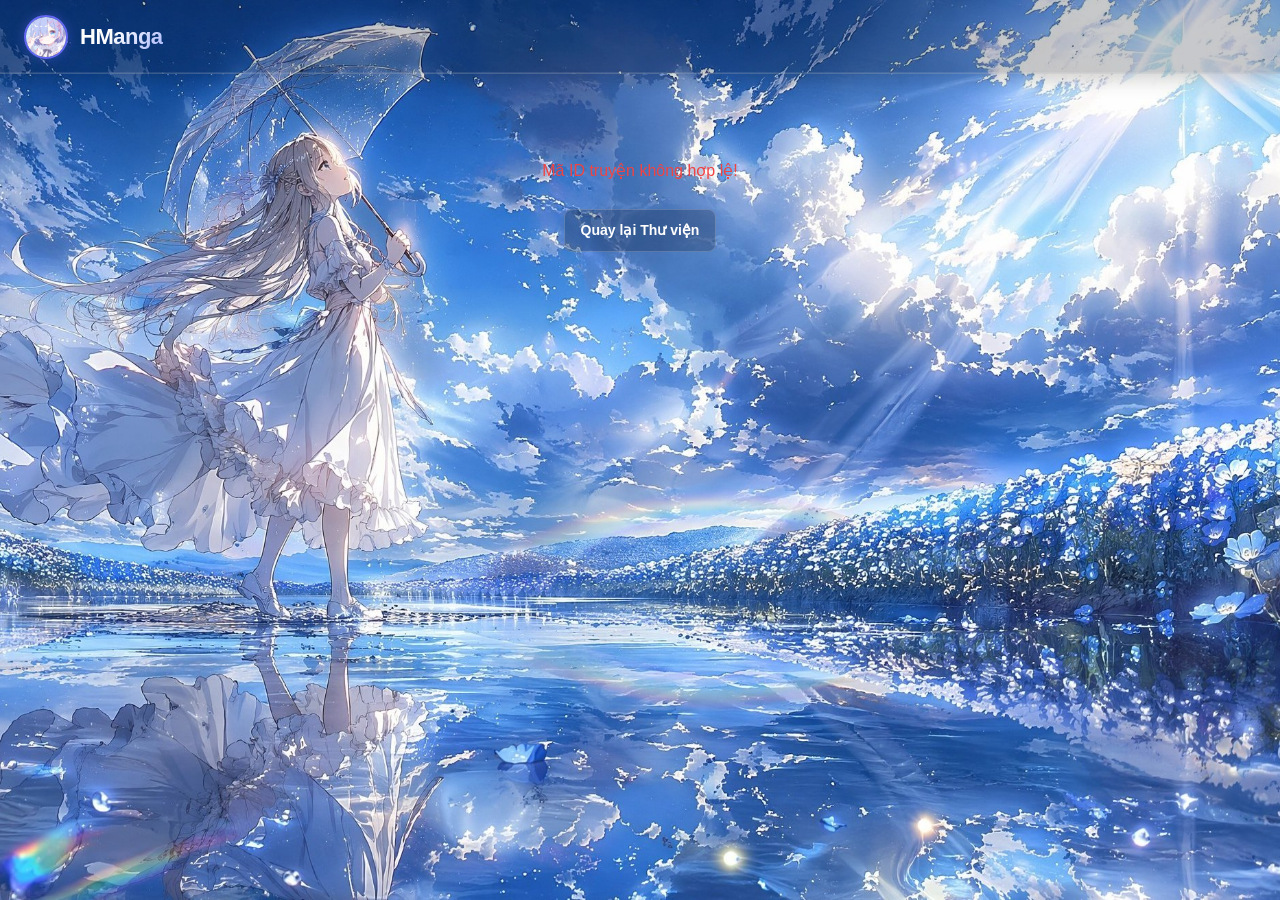
==== frontend/detail.html @ 90578791 "feat: multi-genre filter, glass UI refinement, logic fixes and cleanup" ====
<!--
  HManga Library — Trang Chi Tiết Bộ Truyện (detail.html)
  =======================================================
  Nhiệm vụ:
  1. Hiển thị thông tin tổng quan của bộ truyện: Ảnh bìa, Tên truyện, Tác giả, Thể loại.
  2. Hiển thị danh sách các chương (Chapters) kèm số trang và liên kết vào trình đọc (reader.html).
  3. Cung cấp Modal Sửa thông tin truyện (Đổi tên, Tác giả với AuthorAutocomplete, Thể loại với GenreSelector).
  4. Cung cấp Modal Thêm chương mới cho bộ truyện.
  5. Cung cấp Modal Chỉnh sửa chương (Đổi số thứ tự chương, đổi tên chương).
  6. Cung cấp chức năng Xóa chương và Xóa vĩnh viễn toàn bộ bộ truyện.
-->
<!DOCTYPE html>
<html lang="vi">
<head>
    <meta charset="UTF-8">
    <meta name="viewport" content="width=device-width, initial-scale=1.0">
    <title>Chi Tiết Truyện — HManga Library</title>
    <!-- Favicon website -->
    <link rel="icon" type="image/jpeg" href="assets/rem.jpg">
    <!-- Stylesheet dùng chung -->
    <link rel="stylesheet" href="style.css">
    <style>
        .detail-header {
            display: flex;
            gap: 24px;
            margin-bottom: 24px;
            background: var(--bg-card);
            backdrop-filter: none;
            -webkit-backdrop-filter: none;
            border: 1px solid var(--border-color);
            border-radius: 16px;
            padding: 24px;
            box-shadow: 0 6px 24px rgba(0, 0, 0, 0.25), inset 0 1px 0 rgba(255, 255, 255, 0.15);
        }
        .detail-cover-box {
            width: 300px;
            flex-shrink: 0;
        }
        .detail-cover {
            width: 100%;
            aspect-ratio: 3/4;
            object-fit: cover;
            border-radius: 12px;
            border: 1px solid var(--border-color);
            box-shadow: 0 10px 25px rgba(0, 0, 0, 0.6);
        }
        .detail-info {
            flex: 1;
            min-width: 0;
        }
        .chapter-row {
            display: flex;
            align-items: center;
            justify-content: space-between;
            background: rgba(6, 10, 24, 0.25);
            backdrop-filter: none;
            -webkit-backdrop-filter: none;
            border: 1px solid var(--border-color);
            border-radius: 8px;
            padding: 12px 16px;
            margin-bottom: 8px;
            transition: all 0.2s ease;
            box-shadow: inset 0 1px 0 rgba(255, 255, 255, 0.12);
        }
        .chapter-row:hover {
            border-color: var(--border-hover);
            background: rgba(20, 28, 52, 0.75);
            transform: translateX(3px);
        }
        .chapter-link {
            text-decoration: none;
            color: inherit;
            display: flex;
            align-items: center;
            gap: 12px;
            flex: 1;
        }
        @media (max-width: 640px) {
            .detail-header {
                flex-direction: column;
                align-items: center;
            }
            .detail-cover-box {
                width: 180px;
            }
        }
    </style>
</head>
<body>
    <!-- 1. Navigation Bar -->
    <nav class="navbar">
        <div class="nav-container">
            <a href="index.html" class="nav-brand">
                <img src="assets/rem.jpg" alt="Rem" class="nav-logo">
                <span class="nav-brand-text">HManga</span>
            </a>
        </div>
    </nav>

    <!-- 2. Main Content Area -->
    <main class="main-content" style="max-width: 900px;">
        <!-- Comic Detail Content Box -->
        <div id="comic-detail-content">
            <div style="text-align: center; padding: 60px 0; color: var(--text-dim);">Đang tải thông tin truyện...</div>
        </div>

        <!-- Chapters List Card -->
        <div class="card" id="chapters-card" style="display: none;">
            <div style="display: flex; justify-content: space-between; align-items: center; margin-bottom: 16px;">
                <h2 style="font-size: 18px; font-weight: 700; color: var(--text-main);" id="chapters-heading">Danh sách Chapter (0)</h2>
                <button type="button" id="btn-open-add-chapter" class="btn btn-primary btn-sm">Thêm Chapter mới</button>
            </div>
            <div id="chapter-list-container"></div>
        </div>
    </main>

    <!-- ==================== MODAL: THÊM CHAPTER ==================== -->
    <div id="modal-add-chapter" class="modal-overlay">
        <div class="modal-card">
            <div class="modal-header">
                <h3 class="modal-title">Thêm Chapter Mới (Chỉ cần nhập ID)</h3>
                <button type="button" class="modal-close" onclick="closeModal('modal-add-chapter')">&times;</button>
            </div>
            <form id="form-add-chapter">
                <div class="form-group">
                    <label class="form-label">Mã số ID của Chapter trên NHentai *</label>
                    <input type="text" inputmode="numeric" pattern="[0-9]*" id="new-chap-gallery-id" class="form-control" placeholder="Ví dụ: 524984" required autofocus>
                    <div style="margin-top: 6px; font-size: 12px; color: var(--text-dim);">
                        Hệ thống sẽ tự động lấy toàn bộ số trang và link ảnh từ ID này.
                    </div>
                </div>
                <div class="form-row">
                    <div class="form-group">
                        <label class="form-label">Số thứ tự Chapter *</label>
                        <input type="number" id="new-chap-num" class="form-control" step="0.5" min="0" required>
                    </div>
                    <div class="form-group">
                        <label class="form-label">Tiêu đề Chapter (Tùy chọn)</label>
                        <input type="text" id="new-chap-title" class="form-control" placeholder="Tùy chọn...">
                    </div>
                </div>
                <div class="modal-actions">
                    <button type="button" class="btn btn-secondary" onclick="closeModal('modal-add-chapter')">Hủy</button>
                    <button type="submit" id="btn-submit-add-chap" class="btn btn-primary">
                        <span id="btn-add-chap-text">Thêm Chapter</span>
                    </button>
                </div>
            </form>
        </div>
    </div>

    <!-- ==================== MODAL: SỬA CHAPTER ==================== -->
    <div id="modal-edit-chapter" class="modal-overlay">
        <div class="modal-card">
            <div class="modal-header">
                <h3 class="modal-title">Chỉnh sửa Chapter</h3>
                <button type="button" class="modal-close" onclick="closeModal('modal-edit-chapter')">&times;</button>
            </div>
            <form id="form-edit-chapter">
                <input type="hidden" id="edit-chap-id">
                <div class="form-row">
                    <div class="form-group">
                        <label class="form-label">Số thứ tự Chapter *</label>
                        <input type="number" id="edit-chap-num" class="form-control" step="0.5" min="0" required>
                    </div>
                    <div class="form-group">
                        <label class="form-label">Tiêu đề Chapter:</label>
                        <input type="text" id="edit-chap-title" class="form-control" placeholder="Tùy chọn...">
                    </div>
                </div>
                <div class="form-row">
                    <div class="form-group">
                        <label class="form-label">Trang bắt đầu *</label>
                        <input type="number" id="edit-chap-start-page" class="form-control" min="1" required>
                    </div>
                    <div class="form-group">
                        <label class="form-label">Trang kết thúc *</label>
                        <input type="number" id="edit-chap-end-page" class="form-control" min="1" required>
                    </div>
                </div>
                <div class="modal-actions">
                    <button type="button" class="btn btn-secondary" onclick="closeModal('modal-edit-chapter')">Hủy</button>
                    <button type="submit" class="btn btn-primary">Lưu Chapter</button>
                </div>
            </form>
        </div>
    </div>

    <!-- Nạp file JavaScript tiện ích dùng chung -->
    <script src="app.js?v=3.1"></script>
    <script>
        // Lấy ID bộ truyện từ Query Parameter (VD: detail.html?id=5)
        const urlParams = new URLSearchParams(window.location.search);
        let comicId = urlParams.get('id');
        let currentComic = null;

        /** Đóng một modal popup theo ID */
        function closeModal(id) {
            document.getElementById(id).classList.remove('active');
        }

        /** Mở một modal popup theo ID */
        function openModal(id) {
            document.getElementById(id).classList.add('active');
        }

        /**
         * Tải toàn bộ thông tin chi tiết của bộ truyện và các chương từ Backend API
         */
        async function loadComicDetail() {
            if (!comicId) {
                document.getElementById('comic-detail-content').innerHTML = `
                    <div style="text-align: center; padding: 60px 0; color: var(--danger);">
                        Mã ID truyện không hợp lệ! <br><br>
                        <a href="index.html" class="btn btn-secondary">Quay lại Thư viện</a>
                    </div>
                `;
                return;
            }

            try {
                currentComic = await api.getComic(comicId);
                comicId = currentComic.id;
                const coverUrl = api.getCoverUrl(currentComic.cover_filename);
                const genresHtml = (currentComic.genres || []).map(g => `<a href="index.html?genre=${encodeURIComponent(g)}" class="tag-chip" style="font-size: 11px; padding: 3px 8px; text-decoration: none;">${g}</a>`).join('');

                const authors = (currentComic.authors && currentComic.authors.length > 0)
                    ? currentComic.authors
                    : (currentComic.author ? currentComic.author.split(',').map(a => a.trim()) : ['Chưa rõ']);

                const authorsHtml = authors.map(a => 
                    `<a href="index.html?author=${encodeURIComponent(a)}" class="author-link" style="color: var(--text-main); font-weight: 600; text-decoration: none; border-bottom: 1px dotted var(--primary); transition: color 0.15s;" onmouseover="this.style.color='var(--primary)'" onmouseout="this.style.color='var(--text-main)'">${a}</a>`
                ).join(', ');

                document.getElementById('comic-detail-content').innerHTML = `
                    <div class="detail-header">
                        <div class="detail-cover-box">
                            <img src="${coverUrl}" alt="${currentComic.title}" class="detail-cover" referrerpolicy="no-referrer" onerror="this.src='assets/rem.jpg'">
                        </div>
                        <div class="detail-info">
                            <div style="display: flex; align-items: center; gap: 8px; margin-bottom: 6px; flex-wrap: wrap;">
                                <span class="badge" style="background: rgba(99, 102, 241, 0.2); color: #c7d2fe; font-family: monospace; font-weight: 700; font-size: 13px;">ID: ${currentComic.gallery_id || currentComic.id}</span>
                                <h1 style="font-size: 24px; font-weight: 800; color: var(--text-main);">${currentComic.title}</h1>
                            </div>
                            <p style="color: var(--text-muted); font-size: 14px; margin-bottom: 12px;">Tác giả: ${authorsHtml}</p>
                            <div style="display: flex; gap: 6px; flex-wrap: wrap; margin-bottom: 12px;">
                                ${genresHtml || '<span style="color: var(--text-dim); font-size: 12px;">Chưa chọn thể loại</span>'}
                            </div>
                            <div style="display: flex; gap: 8px; margin-top: 18px; flex-wrap: wrap;">
                                <button type="button" onclick="confirmDeleteComic()" class="btn btn-danger btn-sm">Xóa truyện</button>
                            </div>
                        </div>
                    </div>
                `;

                const chapters = [...(currentComic.chapters || [])].sort((a, b) => a.chapter_number - b.chapter_number);
                document.getElementById('chapters-heading').textContent = `Danh sách Chapter (${chapters.length})`;
                const chapContainer = document.getElementById('chapter-list-container');
                
                if (chapters.length === 0) {
                    chapContainer.innerHTML = `<p style="text-align: center; color: var(--text-dim); padding: 30px 0;">Chưa có chapter nào. Nhấn "Thêm Chapter mới" để thêm!</p>`;
                } else {
                    chapContainer.innerHTML = chapters.map(ch => {
                        const startP = ch.start_page || 1;
                        const endP = ch.end_page || ch.total_pages || startP;
                        const pageCount = ch.total_pages || (endP - startP + 1);

                        return `
                            <div class="chapter-row">
                                <a href="reader.html?id=${ch.id}&comic_id=${comicId}" class="chapter-link">
                                    <span style="font-weight: 700; color: var(--primary); font-family: monospace; font-size: 15px;">Ch.${ch.chapter_number}</span>
                                    <span style="font-size: 14px; font-weight: 500; color: var(--text-main); overflow: hidden; text-overflow: ellipsis; white-space: nowrap;">${ch.title || ''}</span>
                                    <span style="color: var(--text-dim); font-size: 12px;">(${pageCount} trang: trang ${startP} đến ${endP})</span>
                                </a>
                                <div style="display: flex; gap: 6px;">
                                    <button type="button" class="btn btn-secondary btn-sm" onclick="handleEditChapterBtn(${ch.id})" title="Sửa chapter">Sửa</button>
                                    <button type="button" class="btn btn-danger btn-sm" onclick="handleDeleteChapterBtn(${ch.id}, ${ch.chapter_number})" title="Xóa chapter">Xóa</button>
                                </div>
                            </div>
                        `;
                    }).join('');
                }

                document.getElementById('chapters-card').style.display = 'block';

            } catch (err) {
                document.getElementById('chapters-card').style.display = 'none';
                document.getElementById('comic-detail-content').innerHTML = `
                    <div style="text-align: center; padding: 60px 0; color: var(--danger);">
                        Không thể tải thông tin truyện! (${err.message})
                    </div>
                `;
            }
        }
        // ==================== THÊM CHAPTER ====================
        document.getElementById('btn-open-add-chapter').addEventListener('click', () => {
            const chapters = currentComic?.chapters || [];
            const nextNum = chapters.length > 0 ? Math.max(...chapters.map(c => c.chapter_number || 0)) + 1 : 1;
            document.getElementById('new-chap-num').value = nextNum;
            document.getElementById('new-chap-gallery-id').value = '';
            document.getElementById('new-chap-title').value = '';

            openModal('modal-add-chapter');
            setTimeout(() => document.getElementById('new-chap-gallery-id').focus(), 100);
        });

        document.getElementById('form-add-chapter').addEventListener('submit', async (e) => {
            e.preventDefault();
            const rawId = document.getElementById('new-chap-gallery-id').value.trim();
            const galleryId = parseInt(rawId, 10);
            if (!galleryId || isNaN(galleryId) || galleryId <= 0) {
                showToast('Vui lòng nhập mã ID Chapter hợp lệ!', 'warning');
                return;
            }

            const chapterNum = parseFloat(document.getElementById('new-chap-num').value);
            const title = document.getElementById('new-chap-title').value.trim();

            const btnSubmit = document.getElementById('btn-submit-add-chap');
            const btnText = document.getElementById('btn-add-chap-text');
            btnSubmit.disabled = true;
            btnText.textContent = 'Đang tải dữ liệu chapter...';

            try {
                showToast(`Đang lấy dữ liệu từ NHentai cho Chapter #${galleryId}...`, 'info');
                const newCh = await api.addChapterById(comicId, {
                    gallery_id: galleryId,
                    chapter_number: chapterNum,
                    title: title || undefined
                });
                closeModal('modal-add-chapter');
                showToast(`Đã thêm thành công Chapter ${chapterNum} (${newCh.total_pages || 0} trang)!`, 'success');
                loadComicDetail();
            } catch (err) {
                showToast(err.message, 'error');
            } finally {
                btnSubmit.disabled = false;
                btnText.textContent = 'Thêm Chapter';
            }
        });

        // ==================== SỬA CHAPTER ====================
        function findChapterById(id) {
            return (currentComic?.chapters || []).find(c => c.id === id);
        }

        function handleEditChapterBtn(chapId) {
            const ch = findChapterById(chapId);
            if (!ch) return;
            const startP = ch.start_page || 1;
            const endP = ch.end_page || ch.total_pages || startP;
            openEditChapterModal(ch.id, ch.chapter_number, ch.title || '', startP, endP);
        }

        function openEditChapterModal(id, num, title, startPage, endPage) {
            document.getElementById('edit-chap-id').value = id;
            document.getElementById('edit-chap-num').value = num;
            document.getElementById('edit-chap-title').value = title;
            document.getElementById('edit-chap-start-page').value = startPage || 1;
            document.getElementById('edit-chap-end-page').value = endPage || startPage || 1;
            openModal('modal-edit-chapter');
        }

        document.getElementById('form-edit-chapter').addEventListener('submit', async (e) => {
            e.preventDefault();
            const chapId = parseInt(document.getElementById('edit-chap-id').value, 10);
            const chapNum = parseFloat(document.getElementById('edit-chap-num').value);
            const chapTitle = document.getElementById('edit-chap-title').value.trim();
            const startPage = parseInt(document.getElementById('edit-chap-start-page').value, 10) || 1;
            const endPage = parseInt(document.getElementById('edit-chap-end-page').value, 10);

            if (!endPage || isNaN(endPage) || endPage < startPage) {
                showToast('Trang kết thúc phải là số hợp lệ và lớn hơn hoặc bằng trang bắt đầu!', 'warning');
                return;
            }

            try {
                await api.updateChapter(chapId, {
                    chapter_number: chapNum,
                    title: chapTitle || undefined,
                    start_page: startPage,
                    end_page: endPage
                });
                closeModal('modal-edit-chapter');
                showToast('Đã cập nhật chapter thành công!', 'success');
                loadComicDetail();
            } catch (err) {
                showToast(err.message, 'error');
            }
        });

        // ==================== XÓA CHAPTER & XÓA TRUYỆN ====================
        function handleDeleteChapterBtn(chapId, chapNumber) {
            const ch = findChapterById(chapId);
            const titleDisplay = ch?.title ? ` - "${ch.title}"` : '';

            showConfirmModal({
                title: 'Xác nhận xóa Chapter',
                message: `Bạn có chắc chắn muốn xóa <strong>Chapter ${chapNumber}${titleDisplay}</strong> không?<br><br><span style="color: var(--danger); font-size: 13px;">Hành động này sẽ xóa chapter khỏi bộ truyện và không thể hoàn tác!</span>`,
                confirmText: 'Xóa Chapter',
                cancelText: 'Hủy',
                type: 'danger',
                onConfirm: async () => {
                    await api.deleteChapter(chapId);
                    showToast(`Đã xóa Chapter ${chapNumber} thành công!`, 'success');
                    loadComicDetail();
                }
            });
        }

        function confirmDeleteComic() {
            if (!currentComic) return;
            const title = currentComic.title || 'bộ truyện này';

            showConfirmModal({
                title: 'Xác nhận xóa truyện',
                message: `Bạn có chắc chắn muốn xóa vĩnh viễn bộ truyện <strong>"${title}"</strong> không?<br><br><span style="color: var(--danger); font-size: 13px;">Hành động này sẽ xóa toàn bộ chapter và ảnh bìa liên quan, không thể hoàn tác!</span>`,
                confirmText: 'Xóa vĩnh viễn',
                cancelText: 'Hủy',
                type: 'danger',
                onConfirm: async () => {
                    await api.deleteComic(comicId);
                    showToast(`Đã xóa truyện "${title}" thành công!`, 'success');
                    setTimeout(() => {
                        window.location.href = 'index.html';
                    }, 600);
                }
            });
        }

        // Đóng modal khi click ra ngoài hoặc bấm phím ESC
        window.addEventListener('click', (e) => {
            if (e.target.classList.contains('modal-overlay')) {
                e.target.classList.remove('active');
            }
        });

        window.addEventListener('keydown', (e) => {
            if (e.key === 'Escape') {
                document.querySelectorAll('.modal-overlay.active').forEach(m => m.classList.remove('active'));
            }
        });

        loadComicDetail();
    </script>
</body>
</html>
---- frontend/style.css ----
/* =========================================================================
   HMANGA LIBRARY — MODERN DARK THEME CSS
   ========================================================================= */

:root {
    --bg-main: #020617;        /* slate-950 */
    --bg-card: rgba(8, 12, 28, 0.22);  /* siêu trong suốt, nhìn xuyên thấu rõ hình nền */
    --bg-input: rgba(8, 12, 28, 0.35);   /* ô input */
    --bg-card-hover: rgba(15, 23, 48, 0.38);
    --border-color: rgba(255, 255, 255, 0.18); /* viền trắng mảnh nổi bật */
    --border-hover: rgba(255, 255, 255, 0.38); /* viền hover */
    
    --primary: #6366f1;        /* indigo-500 */
    --primary-hover: #4f46e5;  /* indigo-600 */
    --primary-glow: rgba(99, 102, 241, 0.4);

    --text-main: #ffffff;      /* trắng sáng */
    --text-muted: #e2e8f0;     /* slate-200 */
    --text-dim: #cbd5e1;       /* slate-300 */

    --success: #10b981;        /* emerald-500 */
    --warning: #f59e0b;        /* amber-500 */
    --danger: #ef4444;         /* red-500 */
    --info: #0ea5e9;           /* sky-500 */
}

* {
    box-sizing: border-box;
    margin: 0;
    padding: 0;
    font-family: -apple-system, BlinkMacSystemFont, "Segoe UI", Roboto, Oxygen, Ubuntu, Cantarell, "Open Sans", sans-serif;
}

/* Ẩn hoàn toàn mũi tên tăng giảm số trên các ô input */
input::-webkit-outer-spin-button,
input::-webkit-inner-spin-button {
    -webkit-appearance: none;
    margin: 0;
}
input[type="number"] {
    -moz-appearance: textfield;
}

body {
    background-color: var(--bg-main);
    background-image: url('assets/background.jpg');
    background-attachment: fixed;
    background-position: center center;
    background-repeat: no-repeat;
    background-size: cover;
    color: var(--text-main);
    line-height: 1.6;
    min-height: 100vh;
}

/* ==================== NAVBAR / HEADER ==================== */
.navbar {
    position: sticky;
    top: 0;
    z-index: 50;
    background: rgba(6, 10, 24, 0.22);
    backdrop-filter: none;
    -webkit-backdrop-filter: none;
    border-bottom: 1px solid rgba(255, 255, 255, 0.18);
    height: 74px;
    box-shadow: 0 4px 20px rgba(0, 0, 0, 0.2), inset 0 -1px 0 rgba(255, 255, 255, 0.1);
}

.nav-container {
    max-width: 1400px;
    margin: 0 auto;
    padding: 0 24px;
    height: 100%;
    display: flex;
    align-items: center;
    justify-content: space-between;
    gap: 16px;
}

/* Khối thương hiệu bên trái */
.nav-brand {
    font-size: 22px;
    font-weight: 800;
    letter-spacing: -0.5px;
    color: var(--text-main);
    text-decoration: none;
    display: flex;
    align-items: center;
    gap: 12px;
    flex-shrink: 0;
    transition: all 0.2s ease;
}

.nav-brand:hover {
    color: #818cf8;
}

.nav-logo {
    width: 44px;
    height: 44px;
    border-radius: 50%;
    object-fit: cover;
    border: 2px solid var(--primary);
    box-shadow: 0 0 12px var(--primary-glow);
    display: inline-block;
    transition: transform 0.25s ease, border-color 0.25s ease, box-shadow 0.25s ease;
}

.nav-brand:hover .nav-logo {
    transform: scale(1.08) rotate(3deg);
    border-color: #818cf8;
    box-shadow: 0 0 16px rgba(99, 102, 241, 0.6);
}

.nav-brand-text {
    font-weight: 800;
    font-size: 22px;
    background: linear-gradient(135deg, #ffffff 40%, #a5b4fc 100%);
    -webkit-background-clip: text;
    -webkit-text-fill-color: transparent;
}

/* Khối thanh tìm kiếm ở giữa */
.nav-center {
    flex: 1;
    display: flex;
    align-items: center;
    justify-content: center;
    max-width: 600px;
    margin: 0 auto;
}

/* ==================== QUICK SEARCH FORM & ADVANCED BUTTON ==================== */
.quick-search-form {
    display: flex;
    align-items: center;
    gap: 8px;
    position: relative;
    width: auto;
    transition: all 0.35s cubic-bezier(0.4, 0, 0.2, 1);
}

.quick-search-wrapper {
    position: relative;
    display: flex;
    align-items: center;
}

.quick-search-icon {
    display: none;
}

.quick-search-input {
    height: 40px;
    width: 320px;
    max-width: 320px;
    padding: 0 16px;
    border-radius: 20px;
    background: rgba(15, 23, 42, 0.85);
    border: 1px solid var(--border-color);
    color: var(--text-main);
    font-size: 13.5px;
    outline: none;
    box-shadow: 0 2px 8px rgba(0, 0, 0, 0.2);
    transition: width 0.4s cubic-bezier(0.4, 0, 0.2, 1),
                max-width 0.4s cubic-bezier(0.4, 0, 0.2, 1),
                border-color 0.25s ease,
                background 0.25s ease,
                box-shadow 0.25s ease;
}

.quick-search-input::placeholder {
    color: var(--text-dim);
    font-size: 13px;
}

/* Khi người dùng click/focus vào ô search: Mở rộng chiều dài từ 320px lên 430px (theo mẫu) */
.quick-search-form:focus-within .quick-search-input,
.quick-search-form.focusing .quick-search-input,
.quick-search-active .quick-search-input {
    width: 420px;
    max-width: 420px;
    background: #0f172a;
    border-color: var(--primary);
    box-shadow: 0 0 0 3px var(--primary-glow), 0 4px 16px rgba(0, 0, 0, 0.3);
}

.quick-search-form:focus-within .quick-search-icon,
.quick-search-form.focusing .quick-search-icon {
    filter: brightness(0) invert(1);
}

/* Nút Advanced Search: Ẩn theo mặc định, hiện mượt mà khi người dùng focus/nhập vào ô search */
.btn-go-advanced {
    display: inline-flex;
    align-items: center;
    gap: 6px;
    height: 40px;
    padding: 0 14px;
    border-radius: 20px;
    background: var(--primary);
    color: #ffffff;
    font-size: 13px;
    font-weight: 600;
    text-decoration: none;
    white-space: nowrap;
    border: 1px solid rgba(255, 255, 255, 0.15);
    box-shadow: 0 2px 10px var(--primary-glow);
    cursor: pointer;
    opacity: 0;
    visibility: hidden;
    transform: translateX(-8px) scale(0.95);
    transition: opacity 0.35s ease, visibility 0.35s ease, transform 0.35s cubic-bezier(0.4, 0, 0.2, 1), background 0.2s ease;
}

.btn-go-advanced .bolt-icon {
    width: 14px;
    height: 14px;
    fill: currentColor;
    flex-shrink: 0;
}

/* Kích hoạt hiển thị nút Advanced khi focus ô search */
.quick-search-form:focus-within .btn-go-advanced,
.quick-search-form.focusing .btn-go-advanced,
.quick-search-active .btn-go-advanced,
.btn-go-advanced.always-visible {
    opacity: 1;
    visibility: visible;
    transform: translateX(0) scale(1);
}

.btn-go-advanced:hover {
    background: var(--primary-hover);
    color: #ffffff;
    box-shadow: 0 0 14px rgba(99, 102, 241, 0.6);
}

/* Khối các liên kết điều hướng bên phải */
.nav-links {
    display: flex;
    align-items: center;
    gap: 8px;
    flex-shrink: 0;
}

.nav-link {
    color: var(--text-muted);
    text-decoration: none;
    font-size: 13.5px;
    font-weight: 500;
    display: inline-flex;
    align-items: center;
    gap: 6px;
    padding: 7px 12px;
    border-radius: 12px;
    transition: all 0.2s ease;
}

.nav-link:hover {
    color: var(--text-main);
    background: rgba(255, 255, 255, 0.05);
}

.nav-link.active {
    color: #a5b4fc;
    background: rgba(99, 102, 241, 0.12);
    border: 1px solid rgba(99, 102, 241, 0.25);
}

.nav-icon {
    width: 16px;
    height: 16px;
    object-fit: contain;
    display: inline-block;
    vertical-align: middle;
    filter: brightness(0) invert(0.7);
    transition: filter 0.2s ease, transform 0.2s ease;
}

.nav-link:hover .nav-icon,
.nav-link.active .nav-icon {
    filter: brightness(0) invert(1);
    transform: scale(1.08);
}

.btn-add {
    background: linear-gradient(135deg, var(--primary) 0%, #4f46e5 100%);
    color: #fff;
    padding: 8px 16px;
    border-radius: 20px;
    text-decoration: none;
    font-size: 13px;
    font-weight: 600;
    display: inline-flex;
    align-items: center;
    gap: 6px;
    box-shadow: 0 2px 10px var(--primary-glow);
    transition: all 0.2s ease;
    white-space: nowrap;
    margin-left: 4px;
}

.btn-add .nav-icon {
    filter: brightness(0) invert(1);
}

.btn-add:hover {
    background: linear-gradient(135deg, #7174fa 0%, #5850ec 100%);
    transform: translateY(-1px);
    box-shadow: 0 4px 16px rgba(99, 102, 241, 0.45);
    color: #fff;
}

.btn-add.active {
    outline: 2px solid #818cf8;
}

/* ==================== MAIN LAYOUT ==================== */
.main-content {
    max-width: 1200px;
    margin: 0 auto;
    padding: 24px 16px;
}

.page-header {
    margin-bottom: 24px;
}

.page-title {
    font-size: 24px;
    font-weight: 700;
    color: var(--text-main);
    display: flex;
    align-items: center;
    gap: 10px;
    text-shadow: 0 2px 10px rgba(0, 0, 0, 0.85);
}

.page-subtitle {
    font-size: 14px;
    color: var(--text-muted);
    margin-top: 4px;
    text-shadow: 0 1px 6px rgba(0, 0, 0, 0.8);
}

/* ==================== BUTTONS ==================== */
.btn {
    display: inline-flex;
    align-items: center;
    justify-content: center;
    gap: 8px;
    padding: 9px 16px;
    border-radius: 8px;
    font-size: 14px;
    font-weight: 600;
    cursor: pointer;
    border: none;
    transition: all 0.2s;
    text-decoration: none;
}

.btn-primary {
    background: var(--primary);
    color: #fff;
    box-shadow: 0 2px 8px rgba(0, 0, 0, 0.4);
}
.btn-primary:hover {
    background: var(--primary-hover);
    box-shadow: 0 4px 14px var(--primary-glow);
}

.btn-secondary {
    background: var(--bg-card);
    border: 1px solid var(--border-color);
    color: var(--text-main);
}
.btn-secondary:hover {
    background: var(--bg-card-hover);
    border-color: var(--border-hover);
}

.btn-danger {
    background: rgba(239, 68, 68, 0.2);
    border: 1px solid rgba(239, 68, 68, 0.4);
    color: #fca5a5;
}
.btn-danger:hover {
    background: rgba(239, 68, 68, 0.35);
}

.btn-warning {
    background: rgba(245, 158, 11, 0.2);
    border: 1px solid rgba(245, 158, 11, 0.4);
    color: #fcd34d;
}
.btn-warning:hover {
    background: rgba(245, 158, 11, 0.35);
}

.btn-sm {
    padding: 5px 10px;
    font-size: 12px;
    border-radius: 6px;
}

.btn:disabled {
    opacity: 0.5;
    cursor: not-allowed;
    pointer-events: none;
}

/* ==================== CARDS & GRIDS ==================== */
.card {
    background: var(--bg-card);
    backdrop-filter: none;
    -webkit-backdrop-filter: none;
    border: 1px solid var(--border-color);
    border-radius: 14px;
    padding: 20px;
    margin-bottom: 20px;
    box-shadow: 0 4px 20px rgba(0, 0, 0, 0.25), inset 0 1px 0 rgba(255, 255, 255, 0.15);
}

.comic-grid {
    display: grid;
    grid-template-columns: repeat(auto-fill, minmax(220px, 1fr));
    gap: 16px;
}

@media (max-width: 640px) {
    .comic-grid {
        grid-template-columns: repeat(2, 1fr);
        gap: 12px;
    }
}

.comic-card {
    background: var(--bg-card);
    backdrop-filter: none;
    -webkit-backdrop-filter: none;
    border: 1px solid var(--border-color);
    border-radius: 12px;
    overflow: hidden;
    text-decoration: none;
    color: inherit;
    display: flex;
    flex-direction: column;
    transition: transform 0.2s, border-color 0.2s, box-shadow 0.2s;
    position: relative;
    box-shadow: 0 4px 16px rgba(0, 0, 0, 0.25), inset 0 1px 0 rgba(255, 255, 255, 0.14);
}

.comic-card:hover {
    transform: translateY(-4px);
    border-color: rgba(99, 102, 241, 0.8);
    box-shadow: 0 10px 24px rgba(0, 0, 0, 0.4), 0 0 15px var(--primary-glow);
}

.card-thumb-wrapper {
    position: relative;
    aspect-ratio: 3 / 4;
    background: rgba(0, 0, 0, 0.15);
    overflow: hidden;
}

.card-thumb {
    width: 100%;
    height: 100%;
    object-fit: cover;
    display: block;
    transition: transform 0.3s ease;
}

.card-id-badge {
    position: absolute;
    top: 8px;
    left: 8px;
    background: rgba(10, 15, 30, 0.75);
    backdrop-filter: none;
    color: #c7d2fe;
    font-family: monospace;
    font-size: 11px;
    font-weight: 700;
    border: 1px solid rgba(99, 102, 241, 0.5);
    padding: 3px 7px;
    border-radius: 6px;
    z-index: 2;
    box-shadow: 0 2px 8px rgba(0, 0, 0, 0.6);
}

/* Nút xóa nhanh trực tiếp trên thẻ truyện */
.btn-card-delete {
    position: absolute;
    top: 8px;
    right: 8px;
    background: rgba(15, 23, 42, 0.75);
    backdrop-filter: none;
    -webkit-backdrop-filter: none;
    color: #f87171;
    border: 1px solid rgba(239, 68, 68, 0.4);
    width: auto;
    min-width: 50px;
    height: 26px;
    padding: 0 8px;
    border-radius: 6px;
    display: flex;
    align-items: center;
    justify-content: center;
    font-size: 11px;
    font-weight: 700;
    text-transform: uppercase;
    letter-spacing: 0.5px;
    cursor: pointer;
    z-index: 10;
    opacity: 0;
    transform: scale(0.85);
    transition: all 0.2s cubic-bezier(0.4, 0, 0.2, 1);
    box-shadow: 0 4px 12px rgba(0, 0, 0, 0.6);
}

.comic-card:hover .btn-card-delete {
    opacity: 1;
    transform: scale(1);
}

.btn-card-delete:hover {
    background: #ef4444;
    color: #ffffff;
    border-color: #f87171;
    transform: scale(1.12);
    box-shadow: 0 0 14px rgba(239, 68, 68, 0.7);
}

@media (max-width: 768px) {
    .btn-card-delete {
        opacity: 0.9;
        transform: scale(1);
    }
}

.comic-card:hover .card-thumb {
    transform: scale(1.04);
}

.badge {
    display: inline-block;
    padding: 2px 7px;
    border-radius: 4px;
    font-size: 11px;
    font-weight: 600;
    text-transform: capitalize;
}

.card-body {
    padding: 12px;
    display: flex;
    flex-direction: column;
    flex: 1;
}

.card-title {
    font-size: 14px;
    font-weight: 700;
    color: #ffffff;
    overflow: hidden;
    text-overflow: ellipsis;
    white-space: nowrap;
    margin-bottom: 4px;
    text-shadow: 0 1px 4px rgba(0, 0, 0, 0.9);
}

.comic-card:hover .card-title {
    color: #a5b4fc;
}

.card-author {
    font-size: 12px;
    color: var(--text-dim);
    overflow: hidden;
    text-overflow: ellipsis;
    white-space: nowrap;
    text-shadow: 0 1px 3px rgba(0, 0, 0, 0.9);
}

.card-tags {
    display: flex;
    flex-wrap: wrap;
    gap: 4px;
    margin-top: 8px;
}

.tag-chip {
    font-size: 10px;
    padding: 2px 6px;
    border-radius: 4px;
    background: rgba(99, 102, 241, 0.12);
    color: #a5b4fc;
    border: 1px solid rgba(99, 102, 241, 0.2);
}

/* ==================== FORMS & INPUTS ==================== */
.form-group {
    margin-bottom: 16px;
}

.form-label {
    display: block;
    font-size: 13px;
    font-weight: 600;
    color: var(--text-muted);
    margin-bottom: 6px;
}

.form-control {
    width: 100%;
    background: var(--bg-input);
    border: 1px solid var(--border-color);
    border-radius: 8px;
    padding: 10px 12px;
    color: var(--text-main);
    font-size: 14px;
    outline: none;
    transition: border-color 0.2s;
}

.form-control:focus {
    border-color: var(--primary);
}

.form-row {
    display: grid;
    grid-template-columns: 1fr 1fr;
    gap: 16px;
}

@media (max-width: 640px) {
    .form-row {
        grid-template-columns: 1fr;
    }
}

/* Genre Selector Component (Chips selection) */
.genre-select-container {
    display: flex;
    flex-wrap: wrap;
    gap: 8px;
    background: var(--bg-input);
    border: 1px solid var(--border-color);
    border-radius: 10px;
    padding: 12px;
    min-height: 50px;
    max-height: 220px;
    overflow-y: auto;
}

.genre-chip-btn {
    display: inline-flex;
    align-items: center;
    gap: 6px;
    padding: 6px 12px;
    border-radius: 8px;
    font-size: 13px;
    font-weight: 500;
    background: rgba(255, 255, 255, 0.04);
    color: var(--text-muted);
    border: 1px solid var(--border-color);
    cursor: pointer;
    transition: all 0.2s ease;
    user-select: none;
}

.genre-chip-btn:hover {
    background: rgba(99, 102, 241, 0.15);
    border-color: rgba(99, 102, 241, 0.4);
    color: #c7d2fe;
}

.genre-chip-btn.active {
    background: var(--primary);
    border-color: var(--primary-hover);
    color: #ffffff;
    box-shadow: 0 2px 8px var(--primary-glow);
    font-weight: 600;
}

.genre-chip-btn .genre-check {
    font-size: 11px;
    font-weight: bold;
}

/* Autocomplete Dropdown Component */
.autocomplete-wrapper {
    position: relative;
    width: 100%;
}

.autocomplete-dropdown {
    position: absolute;
    top: calc(100% + 4px);
    left: 0;
    right: 0;
    background: #0d1322;
    border: 1px solid var(--border-hover);
    border-radius: 8px;
    box-shadow: 0 10px 25px rgba(0, 0, 0, 0.6);
    max-height: 220px;
    overflow-y: auto;
    z-index: 100;
    display: none;
}

.autocomplete-dropdown.active {
    display: block;
}

.autocomplete-item {
    padding: 10px 14px;
    font-size: 13px;
    color: var(--text-main);
    display: flex;
    justify-content: space-between;
    align-items: center;
    cursor: pointer;
    transition: background 0.15s;
    border-bottom: 1px solid rgba(255, 255, 255, 0.04);
}

.autocomplete-item:last-child {
    border-bottom: none;
}

.autocomplete-item:hover, .autocomplete-item.focused {
    background: rgba(99, 102, 241, 0.18);
    color: #fff;
}

.autocomplete-item-new {
    color: #818cf8;
    font-weight: 600;
    background: rgba(99, 102, 241, 0.08);
}

.autocomplete-item-new:hover {
    background: rgba(99, 102, 241, 0.25);
}

.autocomplete-badge {
    font-size: 11px;
    color: #818cf8;
    background: rgba(99, 102, 241, 0.15);
    padding: 2px 7px;
    border-radius: 10px;
    font-weight: 600;
}


.preview-list {
    max-height: 160px;
    overflow-y: auto;
    background: #050811;
    border: 1px solid var(--border-color);
    border-radius: 8px;
    padding: 8px;
    font-family: monospace;
    font-size: 12px;
    color: var(--text-muted);
}

.preview-item {
    display: flex;
    align-items: center;
    justify-content: space-between;
    padding: 3px 6px;
    border-radius: 4px;
}
.preview-item:nth-child(odd) {
    background: rgba(255, 255, 255, 0.02);
}

/* ==================== MODALS ==================== */
.modal-overlay {
    position: fixed;
    top: 0;
    left: 0;
    right: 0;
    bottom: 0;
    background: rgba(0, 0, 0, 0.7);
    display: none;
    align-items: center;
    justify-content: center;
    z-index: 100;
    padding: 16px;
}

.modal-overlay.active {
    display: flex;
}

.modal-card {
    background: rgba(8, 14, 28, 0.78);
    backdrop-filter: blur(10px);
    -webkit-backdrop-filter: blur(10px);
    border: 1px solid rgba(255, 255, 255, 0.2);
    border-radius: 14px;
    padding: 24px;
    width: 100%;
    max-width: 520px;
    max-height: 90vh;
    overflow-y: auto;
    box-shadow: 0 20px 40px rgba(0, 0, 0, 0.75);
    animation: modalPop 0.2s ease;
}

@keyframes modalPop {
    from { opacity: 0; transform: scale(0.95); }
    to { opacity: 1; transform: scale(1); }
}

.modal-header {
    display: flex;
    align-items: center;
    justify-content: space-between;
    margin-bottom: 16px;
    padding-bottom: 12px;
    border-bottom: 1px solid var(--border-color);
}

.modal-title {
    font-size: 18px;
    font-weight: 700;
    color: var(--text-main);
}

.modal-close {
    background: transparent;
    border: none;
    color: var(--text-dim);
    font-size: 20px;
    cursor: pointer;
}
.modal-close:hover {
    color: var(--text-main);
}

.modal-actions {
    display: flex;
    justify-content: flex-end;
    gap: 10px;
    margin-top: 20px;
    padding-top: 16px;
    border-top: 1px solid var(--border-color);
}

/* ==================== READER STYLES (Chuẩn hentairead & Full Viewport) ==================== */

/* Thanh công cụ cố định trên cùng khi đọc truyện */
.reader-toolbar {
    position: sticky;
    top: 0;
    z-index: 40;
    background: rgba(2, 6, 23, 0.94);
    backdrop-filter: blur(12px);
    border-bottom: 1px solid rgba(255, 255, 255, 0.1);
    padding: 8px 16px;
    width: 100%;
    box-sizing: border-box;
}

.reader-toolbar-inner {
    width: 100%;
    max-width: 100%;
    margin: 0 auto;
    display: flex;
    align-items: center;
    justify-content: space-between;
    gap: 12px;
}

/* Badge hiển thị số trang ở góc trên bên phải */
.page-badge-pill {
    background: rgba(99, 102, 241, 0.2);
    border: 1px solid rgba(99, 102, 241, 0.4);
    color: #c7d2fe;
    font-size: 13px;
    font-weight: 700;
    font-family: monospace;
    padding: 4px 12px;
    border-radius: 20px;
    white-space: nowrap;
}

/* Khung bao ngoài toàn bộ nội dung đọc truyện */
.reader-container {
    width: 100%;
    max-width: 100%;
    margin: 0 auto;
    padding: 0;
    display: flex;
    flex-direction: column;
    align-items: center;
    background: transparent;
}

/* ==================== 1. CHẾ ĐỘ CUỘN DỌC (SCROLL MODE) ==================== */
.scroll-mode-view {
    display: flex;
    flex-direction: column;
    align-items: center;
    width: 100%;
}

/* Khung bao bọc từng trang ảnh trong chế độ cuộn */
.reader-page-wrapper {
    display: flex;
    justify-content: center;
    align-items: center;
    width: 100%;
    background: transparent;
    margin: 0;
    padding: 0;
}

/* KÍCH THƯỚC ẢNH CUỘN DỌC */
.scroll-mode-view .reading-image {
    display: block;
    margin: 0 auto;
    width: 100%;
    height: auto;
    max-height: 100vh;  /* Chiều cao tối đa khi cuộn (vd: 100vh, 90vh...) */
    max-width: 100%;    /* Chiều rộng tối đa khi cuộn (vd: 100%, 900px...) */
    object-fit: contain;
}

/* ==================== 2. CHẾ ĐỘ TỪNG TRANG (PAGE MODE - FULL VIEWPORT) ==================== */
.page-mode-view {
    width: 100%;
    height: calc(100vh - 54px);
    overflow: hidden;
    display: flex;
    justify-content: center;
    align-items: center;
    position: relative;
    user-select: none;
}

/* Khung chứa ảnh đơn lẻ căn giữa màn hình */
.page-mode-wrapper {
    position: relative;
    width: 100%;
    height: 100%;
    display: flex;
    justify-content: center;
    align-items: center;
}

/* KÍCH THƯỚC ẢNH TỪNG TRANG: Vừa khít toàn màn hình, không cần cuộn */
.page-mode-view .page-reading-image {
    max-height: calc(100vh - 58px);
    height: calc(100vh - 58px);
    max-width: 100vw;
    width: auto;
    object-fit: contain;
    display: block;
    margin: 0 auto;
    box-shadow: 0 8px 32px rgba(0, 0, 0, 0.9);
    border-radius: 2px;
}

/* 2 Vùng nhấp chuyển trang Trái / Phải */
.click-zone {
    position: absolute;
    top: 0;
    bottom: 0;
    width: 50%;
    z-index: 10;
    display: flex;
    align-items: center;
    opacity: 0;
    transition: opacity 0.2s ease, background 0.2s ease;
}

.click-zone-left {
    left: 0;
    cursor: w-resize;
    justify-content: flex-start;
    padding-left: 20px;
}

.click-zone-right {
    right: 0;
    cursor: e-resize;
    justify-content: flex-end;
    padding-right: 20px;
}

.click-zone:hover {
    opacity: 1;
    background: rgba(0, 0, 0, 0.1);
}

.click-hint-icon {
    font-size: 12px;
    font-weight: 700;
    text-transform: uppercase;
    letter-spacing: 0.8px;
    color: rgba(255, 255, 255, 0.95);
    background: rgba(15, 23, 42, 0.85);
    border: 1px solid rgba(255, 255, 255, 0.25);
    width: auto;
    min-width: 60px;
    height: 34px;
    padding: 0 12px;
    border-radius: 17px;
    display: flex;
    align-items: center;
    justify-content: center;
    line-height: 1;
    box-shadow: 0 4px 16px rgba(0, 0, 0, 0.6);
    backdrop-filter: blur(6px);
}

.toast-badge {
    display: inline-block;
    font-size: 10px;
    font-weight: 800;
    letter-spacing: 0.5px;
    text-transform: uppercase;
    padding: 2px 6px;
    border-radius: 4px;
    background: rgba(255, 255, 255, 0.2);
}

/* Thanh điều hướng chương (Chương trước / Chương sau) ở cuối trang cuộn */
.chapter-nav-bar {
    display: flex;
    justify-content: space-between;
    align-items: center;
    width: 100%;
    max-width: 900px;
    margin: 40px auto 30px;
    padding: 0 16px;
    box-sizing: border-box;
}

/* ==================== TOAST NOTIFICATIONS ==================== */
#toast-container {
    position: fixed;
    bottom: 24px;
    right: 24px;
    z-index: 1000;
    display: flex;
    flex-direction: column;
    gap: 10px;
}

.toast {
    padding: 12px 18px;
    border-radius: 8px;
    font-size: 13px;
    font-weight: 500;
    color: #fff;
    box-shadow: 0 8px 20px rgba(0, 0, 0, 0.6);
    display: flex;
    align-items: center;
    gap: 8px;
    animation: toastSlide 0.3s ease;
}

@keyframes toastSlide {
    from { opacity: 0; transform: translateY(10px); }
    to { opacity: 1; transform: translateY(0); }
}

.toast-success { background: #065f46; border: 1px solid #059669; }
.toast-error { background: #991b1b; border: 1px solid #dc2626; }
.toast-info { background: #1e40af; border: 1px solid #2563eb; }
.toast-warning { background: #92400e; border: 1px solid #d97706; }

/* ==================== RESPONSIVE BREAKPOINTS ==================== */
@media (max-width: 1024px) {
    .quick-search-input {
        width: 240px;
        max-width: 240px;
    }
    .quick-search-form:focus-within .quick-search-input,
    .quick-search-form.focusing .quick-search-input,
    .quick-search-active .quick-search-input {
        width: 320px;
        max-width: 320px;
    }
}

@media (max-width: 768px) {
    .quick-search-input {
        width: 180px;
        max-width: 180px;
        padding-left: 36px;
    }
    .quick-search-icon {
        left: 11px;
    }
    .quick-search-form:focus-within .quick-search-input,
    .quick-search-form.focusing .quick-search-input,
    .quick-search-active .quick-search-input {
        width: 230px;
        max-width: 230px;
    }
    .btn-go-advanced {
        padding: 0 10px;
        font-size: 12px;
    }
}

@media (max-width: 580px) {
    .quick-search-input {
        width: 130px;
        max-width: 130px;
        font-size: 12px;
        padding: 0 8px 0 30px;
    }
    .quick-search-icon {
        left: 9px;
        width: 13px;
        height: 13px;
    }
    .quick-search-form:focus-within .quick-search-input,
    .quick-search-form.focusing .quick-search-input,
    .quick-search-active .quick-search-input {
        width: 160px;
        max-width: 160px;
    }
    .btn-go-advanced {
        padding: 0 8px;
        font-size: 11px;
    }
    .btn-go-advanced .btn-text-hide-mobile {
        display: none;
    }
}

/* ==================== NEW HOME HEADER CONTROLS ==================== */
.header-actions-wrapper {
    display: flex;
    align-items: center;
    gap: 14px;
    flex: 1;
    justify-content: flex-end;
    flex-wrap: wrap;
}

.header-search-box,
.header-add-box {
    display: flex;
    align-items: center;
    background: rgba(6, 10, 24, 0.22);
    backdrop-filter: none;
    -webkit-backdrop-filter: none;
    border: 1px solid rgba(255, 255, 255, 0.22);
    border-radius: 24px;
    padding: 3px 5px;
    transition: all 0.25s ease;
    box-shadow: 0 2px 8px rgba(0, 0, 0, 0.15), inset 0 1px 0 rgba(255, 255, 255, 0.12);
}

.header-search-box:focus-within {
    border-color: var(--primary);
    box-shadow: 0 0 0 2px var(--primary-glow), 0 4px 14px rgba(0, 0, 0, 0.35);
}

.header-add-box:focus-within {
    border-color: var(--success);
    box-shadow: 0 0 0 2px rgba(16, 185, 129, 0.35), 0 4px 14px rgba(0, 0, 0, 0.35);
}

.header-search-input {
    width: 250px;
    height: 40px;
    background: transparent;
    border: none;
    outline: none;
    color: var(--text-main);
    padding: 0 16px;
    font-size: 14px;
    transition: width 0.3s ease;
}

.header-search-input::placeholder {
    color: var(--text-dim);
    font-size: 13.5px;
}

.header-search-box:focus-within .header-search-input {
    width: 300px;
}

.header-add-input {
    width: 200px;
    height: 40px;
    background: transparent;
    border: none;
    outline: none;
    color: var(--text-main);
    padding: 0 16px;
    font-size: 14px;
    font-family: monospace;
    font-weight: 600;
    transition: width 0.3s ease;
}

.header-add-input::placeholder {
    color: var(--text-dim);
    font-size: 13px;
    font-family: -apple-system, BlinkMacSystemFont, sans-serif;
    font-weight: 400;
}

.header-add-box:focus-within .header-add-input {
    width: 235px;
}

.btn-header-action {
    height: 40px;
    padding: 0 18px;
    border-radius: 20px;
    font-size: 13.5px;
    font-weight: 600;
    display: inline-flex;
    align-items: center;
    gap: 6px;
    border: none;
    cursor: pointer;
    white-space: nowrap;
    transition: all 0.2s ease;
}

.btn-search-submit {
    background: var(--primary);
    color: #ffffff;
}

.btn-search-submit:hover {
    background: var(--primary-hover);
    box-shadow: 0 2px 10px var(--primary-glow);
}

.btn-add-submit {
    background: linear-gradient(135deg, #10b981 0%, #059669 100%);
    color: #ffffff;
    box-shadow: 0 2px 8px rgba(16, 185, 129, 0.3);
}

.btn-add-submit:hover {
    background: linear-gradient(135deg, #34d399 0%, #10b981 100%);
    box-shadow: 0 3px 12px rgba(16, 185, 129, 0.5);
    transform: translateY(-1px);
}

.btn-add-submit:disabled {
    opacity: 0.65;
    cursor: not-allowed;
    transform: none;
}

/* ==================== 2-COLUMN HOME LAYOUT ==================== */
.home-layout {
    display: grid;
    grid-template-columns: 290px 1fr;
    gap: 24px;
    max-width: 1400px;
    margin: 0 auto;
    padding: 24px 20px;
    align-items: start;
}

/* Sidebar bên trái */
.home-sidebar {
    background: var(--bg-card);
    backdrop-filter: none;
    -webkit-backdrop-filter: none;
    border: 1px solid var(--border-color);
    border-radius: 16px;
    padding: 20px;
    position: sticky;
    top: 90px;
    max-height: calc(100vh - 110px);
    overflow-y: auto;
    display: flex;
    flex-direction: column;
    gap: 20px;
    box-shadow: 0 8px 30px rgba(0, 0, 0, 0.25), inset 0 1px 0 rgba(255, 255, 255, 0.15);
}

.home-sidebar::-webkit-scrollbar {
    width: 6px;
}
.home-sidebar::-webkit-scrollbar-thumb {
    background: rgba(255, 255, 255, 0.15);
    border-radius: 10px;
}
.home-sidebar::-webkit-scrollbar-thumb:hover {
    background: rgba(255, 255, 255, 0.3);
}

.sidebar-section {
    display: flex;
    flex-direction: column;
    gap: 10px;
}

.sidebar-section-header {
    display: flex;
    align-items: center;
    justify-content: space-between;
    padding-bottom: 6px;
    border-bottom: 1px solid rgba(255, 255, 255, 0.08);
}

.sidebar-section-title {
    font-size: 14px;
    font-weight: 700;
    color: #ffffff;
    display: flex;
    align-items: center;
    gap: 8px;
    text-transform: uppercase;
    letter-spacing: 0.5px;
    text-shadow: 0 1px 4px rgba(0, 0, 0, 0.85);
}

.sidebar-filter-input {
    width: 100%;
    height: 32px;
    background: rgba(6, 10, 24, 0.35);
    border: 1px solid rgba(255, 255, 255, 0.14);
    border-radius: 8px;
    padding: 0 10px;
    font-size: 12.5px;
    color: var(--text-main);
    outline: none;
    transition: border-color 0.2s;
}

.sidebar-filter-input:focus {
    border-color: var(--primary);
}

.sidebar-list {
    display: flex;
    flex-direction: column;
    gap: 3px;
    max-height: 250px;
    overflow-y: auto;
    padding-right: 4px;
}

.sidebar-list::-webkit-scrollbar {
    width: 4px;
}
.sidebar-list::-webkit-scrollbar-thumb {
    background: rgba(255, 255, 255, 0.12);
    border-radius: 4px;
}

.sidebar-item {
    display: flex;
    align-items: center;
    justify-content: space-between;
    padding: 7px 10px;
    border-radius: 8px;
    font-size: 13px;
    color: var(--text-muted);
    cursor: pointer;
    transition: all 0.18s ease;
    user-select: none;
    border: 1px solid transparent;
}

.sidebar-item:hover {
    background: rgba(255, 255, 255, 0.06);
    color: #ffffff;
}

.sidebar-item.active {
    background: rgba(99, 102, 241, 0.18);
    border-color: rgba(99, 102, 241, 0.5);
    color: #c7d2fe;
    font-weight: 600;
}

.sidebar-item-name {
    overflow: hidden;
    text-overflow: ellipsis;
    white-space: nowrap;
    padding-right: 6px;
}

.sidebar-count-pill {
    background: rgba(255, 255, 255, 0.06);
    color: var(--text-dim);
    font-size: 11px;
    font-weight: 700;
    padding: 2px 7px;
    border-radius: 12px;
    flex-shrink: 0;
}

.sidebar-item.active .sidebar-count-pill {
    background: rgba(99, 102, 241, 0.35);
    color: #ffffff;
}

/* Phần nội dung bên phải (Truyện) */
.home-main {
    min-width: 0;
}

.home-main-header {
    display: flex;
    align-items: center;
    justify-content: space-between;
    margin-bottom: 20px;
    flex-wrap: wrap;
    gap: 12px;
    background: var(--bg-card);
    backdrop-filter: none;
    -webkit-backdrop-filter: none;
    border: 1px solid var(--border-color);
    border-radius: 14px;
    padding: 16px 22px;
    box-shadow: 0 4px 20px rgba(0, 0, 0, 0.2), inset 0 1px 0 rgba(255, 255, 255, 0.15);
}

.home-main-title-box {
    display: flex;
    align-items: center;
    gap: 12px;
    flex-wrap: wrap;
}

.home-main-title {
    font-size: 20px;
    font-weight: 800;
    color: #ffffff;
    text-shadow: 0 2px 8px rgba(0, 0, 0, 0.85);
}

.home-active-filter-badge {
    background: rgba(99, 102, 241, 0.2);
    border: 1px solid rgba(99, 102, 241, 0.4);
    color: #c7d2fe;
    padding: 4px 10px;
    border-radius: 8px;
    font-size: 12px;
    display: inline-flex;
    align-items: center;
    gap: 6px;
}

.btn-clear-filter {
    background: none;
    border: none;
    color: #fca5a5;
    cursor: pointer;
    font-weight: bold;
    font-size: 13px;
    margin-left: 2px;
    padding: 0 2px;
}

.btn-clear-filter:hover {
    color: #ef4444;
}

.home-main-count {
    color: var(--text-dim);
    font-size: 13.5px;
    font-weight: 500;
}

/* Responsive */
@media (max-width: 1024px) {
    .home-layout {
        grid-template-columns: 250px 1fr;
        gap: 16px;
        padding: 16px 12px;
    }
    .header-search-input {
        width: 180px;
    }
    .header-search-box:focus-within .header-search-input {
        width: 210px;
    }
    .header-add-input {
        width: 150px;
    }
    .header-add-box:focus-within .header-add-input {
        width: 170px;
    }
}

@media (max-width: 860px) {
    .home-layout {
        grid-template-columns: 1fr;
    }
    .home-sidebar {
        position: static;
        max-height: none;
    }
    .sidebar-list {
        max-height: 160px;
    }
    .navbar {
        height: auto;
        padding: 10px 0;
    }
    .nav-container {
        flex-direction: column;
        gap: 12px;
        height: auto;
    }
    .header-actions-wrapper {
        width: 100%;
        justify-content: center;
    }
}

@media (max-width: 540px) {
    .header-actions-wrapper {
        flex-direction: column;
        align-items: stretch;
    }
    .header-search-box, .header-add-box {
        width: 100%;
    }
    .header-search-input, .header-add-input {
        width: 100% !important;
    }
}
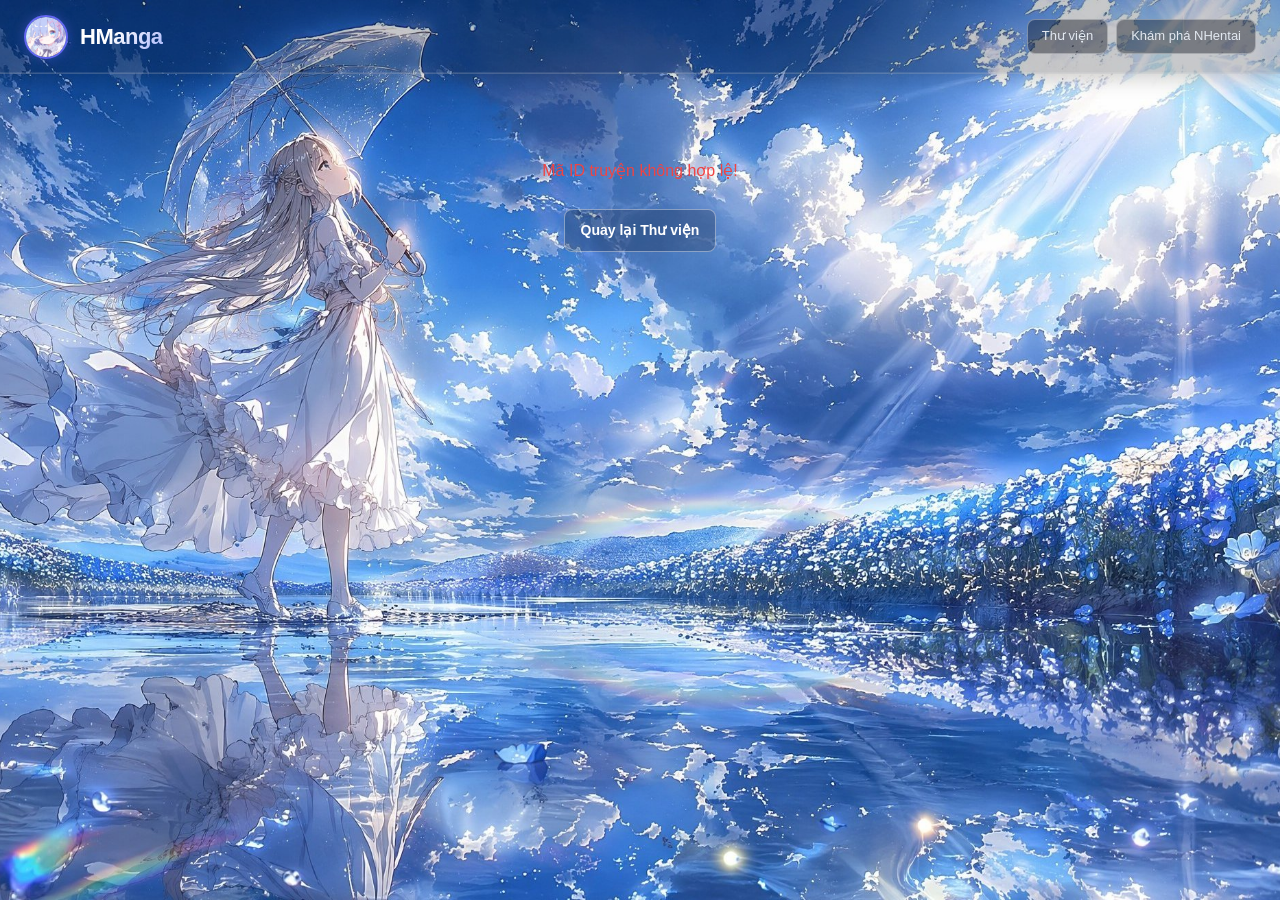
==== commit f99ee5de: "them kham pha nhentai" ====
--- a/frontend/detail.html
+++ b/frontend/detail.html
@@ -94,6 +94,10 @@
                 <img src="assets/rem.jpg" alt="Rem" class="nav-logo">
                 <span class="nav-brand-text">HManga</span>
             </a>
+            <div class="nav-menu-links" style="display: flex; align-items: center; gap: 8px;">
+                <a href="index.html" class="nav-menu-btn">Thư viện</a>
+                <a href="discover.html" class="nav-menu-btn">Khám phá NHentai</a>
+            </div>
         </div>
     </nav>
 
@@ -118,31 +122,67 @@
     <div id="modal-add-chapter" class="modal-overlay">
         <div class="modal-card">
             <div class="modal-header">
-                <h3 class="modal-title">Thêm Chapter Mới (Chỉ cần nhập ID)</h3>
+                <h3 class="modal-title">Thêm Chapter Mới</h3>
                 <button type="button" class="modal-close" onclick="closeModal('modal-add-chapter')">&times;</button>
             </div>
+
+            <!-- Tab chuyển chế độ: Tách từ truyện này / Nhập ID khác -->
+            <div style="display: flex; background: rgba(6, 10, 24, 0.4); border: 1px solid var(--border-color); border-radius: 8px; padding: 3px; margin-bottom: 18px;">
+                <button type="button" id="tab-add-split" onclick="switchAddChapterMode('split')" class="btn btn-sm" style="flex: 1; background: var(--primary); color: #fff; font-weight: 600; border-radius: 6px;">Tách từ truyện này</button>
+                <button type="button" id="tab-add-nhentai" onclick="switchAddChapterMode('nhentai')" class="btn btn-sm" style="flex: 1; background: transparent; color: var(--text-muted); font-weight: 500; border-radius: 6px;">Nhập ID NHentai khác</button>
+            </div>
+
             <form id="form-add-chapter">
-                <div class="form-group">
-                    <label class="form-label">Mã số ID của Chapter trên NHentai *</label>
-                    <input type="text" inputmode="numeric" pattern="[0-9]*" id="new-chap-gallery-id" class="form-control" placeholder="Ví dụ: 524984" required autofocus>
-                    <div style="margin-top: 6px; font-size: 12px; color: var(--text-dim);">
-                        Hệ thống sẽ tự động lấy toàn bộ số trang và link ảnh từ ID này.
-                    </div>
+                <!-- Chế độ 1: Tách từ truyện này (mặc định) -->
+                <div id="add-chap-split-fields">
+                    <div class="form-row">
+                        <div class="form-group">
+                            <label class="form-label">Số thứ tự Chapter *</label>
+                            <input type="number" id="new-chap-split-num" class="form-control" step="0.5" min="0">
+                        </div>
+                        <div class="form-group">
+                            <label class="form-label">Tiêu đề Chapter (Tùy chọn)</label>
+                            <input type="text" id="new-chap-split-title" class="form-control" placeholder="Tùy chọn...">
+                        </div>
+                    </div>
+                    <div class="form-row">
+                        <div class="form-group">
+                            <label class="form-label">Trang bắt đầu *</label>
+                            <input type="number" id="new-chap-split-start-page" class="form-control" min="1">
+                        </div>
+                        <div class="form-group">
+                            <label class="form-label">Trang kết thúc *</label>
+                            <input type="number" id="new-chap-split-end-page" class="form-control" min="1" placeholder="Nhập số trang cuối...">
+                        </div>
+                    </div>
+                    <div id="split-hint-text" style="margin-top: -6px; margin-bottom: 14px; font-size: 12px; color: var(--text-dim);"></div>
                 </div>
-                <div class="form-row">
+
+                <!-- Chế độ 2: Nhập ID NHentai khác -->
+                <div id="add-chap-nhentai-fields" style="display: none;">
                     <div class="form-group">
-                        <label class="form-label">Số thứ tự Chapter *</label>
-                        <input type="number" id="new-chap-num" class="form-control" step="0.5" min="0" required>
-                    </div>
-                    <div class="form-group">
-                        <label class="form-label">Tiêu đề Chapter (Tùy chọn)</label>
-                        <input type="text" id="new-chap-title" class="form-control" placeholder="Tùy chọn...">
+                        <label class="form-label">Mã số ID của Chapter trên NHentai *</label>
+                        <input type="text" inputmode="numeric" pattern="[0-9]*" id="new-chap-gallery-id" class="form-control" placeholder="Ví dụ: 524984">
+                        <div style="margin-top: 6px; font-size: 12px; color: var(--text-dim);">
+                            Hệ thống sẽ tự động lấy toàn bộ số trang và link ảnh từ ID này.
+                        </div>
+                    </div>
+                    <div class="form-row">
+                        <div class="form-group">
+                            <label class="form-label">Số thứ tự Chapter *</label>
+                            <input type="number" id="new-chap-num" class="form-control" step="0.5" min="0">
+                        </div>
+                        <div class="form-group">
+                            <label class="form-label">Tiêu đề Chapter (Tùy chọn)</label>
+                            <input type="text" id="new-chap-title" class="form-control" placeholder="Tùy chọn...">
+                        </div>
                     </div>
                 </div>
+
                 <div class="modal-actions">
                     <button type="button" class="btn btn-secondary" onclick="closeModal('modal-add-chapter')">Hủy</button>
                     <button type="submit" id="btn-submit-add-chap" class="btn btn-primary">
-                        <span id="btn-add-chap-text">Thêm Chapter</span>
+                        <span id="btn-add-chap-text">Lưu Chapter</span>
                     </button>
                 </div>
             </form>
@@ -293,49 +333,142 @@
             }
         }
         // ==================== THÊM CHAPTER ====================
+        let addChapterMode = 'split'; // 'split' hoặc 'nhentai'
+
+        function switchAddChapterMode(mode) {
+            addChapterMode = mode;
+            const tabSplit = document.getElementById('tab-add-split');
+            const tabNhentai = document.getElementById('tab-add-nhentai');
+            const splitFields = document.getElementById('add-chap-split-fields');
+            const nhentaiFields = document.getElementById('add-chap-nhentai-fields');
+            const btnText = document.getElementById('btn-add-chap-text');
+
+            if (mode === 'split') {
+                tabSplit.style.cssText = 'flex: 1; background: var(--primary); color: #fff; font-weight: 600; border-radius: 6px;';
+                tabNhentai.style.cssText = 'flex: 1; background: transparent; color: var(--text-muted); font-weight: 500; border-radius: 6px;';
+                splitFields.style.display = 'block';
+                nhentaiFields.style.display = 'none';
+                btnText.textContent = 'Lưu Chapter';
+                setTimeout(() => document.getElementById('new-chap-split-end-page')?.focus(), 80);
+            } else {
+                tabNhentai.style.cssText = 'flex: 1; background: var(--primary); color: #fff; font-weight: 600; border-radius: 6px;';
+                tabSplit.style.cssText = 'flex: 1; background: transparent; color: var(--text-muted); font-weight: 500; border-radius: 6px;';
+                nhentaiFields.style.display = 'block';
+                splitFields.style.display = 'none';
+                btnText.textContent = 'Thêm Chapter';
+                setTimeout(() => document.getElementById('new-chap-gallery-id')?.focus(), 80);
+            }
+        }
+
         document.getElementById('btn-open-add-chapter').addEventListener('click', () => {
             const chapters = currentComic?.chapters || [];
             const nextNum = chapters.length > 0 ? Math.max(...chapters.map(c => c.chapter_number || 0)) + 1 : 1;
+
+            // Tìm trang kết thúc của chapter cao nhất hiện tại để gợi ý trang bắt đầu cho chapter mới
+            const sortedChaps = [...chapters].sort((a, b) => a.chapter_number - b.chapter_number);
+            const lastChap = sortedChaps.length > 0 ? sortedChaps[sortedChaps.length - 1] : null;
+            const suggestedStart = lastChap ? (lastChap.end_page || lastChap.start_page || 1) + 1 : 1;
+
+            // Điền sẵn thông tin chế độ tách từ truyện này
+            document.getElementById('new-chap-split-num').value = nextNum;
+            document.getElementById('new-chap-split-title').value = '';
+            document.getElementById('new-chap-split-start-page').value = suggestedStart;
+            document.getElementById('new-chap-split-end-page').value = '';
+
+            const hintEl = document.getElementById('split-hint-text');
+            if (lastChap) {
+                hintEl.textContent = `Gợi ý: Chương ${lastChap.chapter_number} trước đó kết thúc ở trang ${lastChap.end_page || lastChap.start_page}.`;
+            } else {
+                hintEl.textContent = '';
+            }
+
+            // Điền sẵn thông tin chế độ nhập ID NHentai
             document.getElementById('new-chap-num').value = nextNum;
             document.getElementById('new-chap-gallery-id').value = '';
             document.getElementById('new-chap-title').value = '';
 
+            // Mặc định chọn Tách từ truyện này nếu truyện đã có sẵn chapter
+            switchAddChapterMode(chapters.length > 0 ? 'split' : 'nhentai');
+
             openModal('modal-add-chapter');
-            setTimeout(() => document.getElementById('new-chap-gallery-id').focus(), 100);
         });
 
         document.getElementById('form-add-chapter').addEventListener('submit', async (e) => {
             e.preventDefault();
-            const rawId = document.getElementById('new-chap-gallery-id').value.trim();
-            const galleryId = parseInt(rawId, 10);
-            if (!galleryId || isNaN(galleryId) || galleryId <= 0) {
-                showToast('Vui lòng nhập mã ID Chapter hợp lệ!', 'warning');
-                return;
-            }
-
-            const chapterNum = parseFloat(document.getElementById('new-chap-num').value);
-            const title = document.getElementById('new-chap-title').value.trim();
-
             const btnSubmit = document.getElementById('btn-submit-add-chap');
             const btnText = document.getElementById('btn-add-chap-text');
-            btnSubmit.disabled = true;
-            btnText.textContent = 'Đang tải dữ liệu chapter...';
-
-            try {
-                showToast(`Đang lấy dữ liệu từ NHentai cho Chapter #${galleryId}...`, 'info');
-                const newCh = await api.addChapterById(comicId, {
-                    gallery_id: galleryId,
-                    chapter_number: chapterNum,
-                    title: title || undefined
-                });
-                closeModal('modal-add-chapter');
-                showToast(`Đã thêm thành công Chapter ${chapterNum} (${newCh.total_pages || 0} trang)!`, 'success');
-                loadComicDetail();
-            } catch (err) {
-                showToast(err.message, 'error');
-            } finally {
-                btnSubmit.disabled = false;
-                btnText.textContent = 'Thêm Chapter';
+
+            if (addChapterMode === 'split') {
+                const chapterNum = parseFloat(document.getElementById('new-chap-split-num').value);
+                const title = document.getElementById('new-chap-split-title').value.trim();
+                const startPage = parseInt(document.getElementById('new-chap-split-start-page').value, 10);
+                const endPage = parseInt(document.getElementById('new-chap-split-end-page').value, 10);
+
+                if (isNaN(chapterNum) || chapterNum < 0) {
+                    showToast('Vui lòng nhập số thứ tự chapter hợp lệ!', 'warning');
+                    return;
+                }
+                if (!startPage || isNaN(startPage) || startPage < 1) {
+                    showToast('Trang bắt đầu phải là số lớn hơn hoặc bằng 1!', 'warning');
+                    return;
+                }
+                if (!endPage || isNaN(endPage) || endPage < startPage) {
+                    showToast('Trang kết thúc phải là số hợp lệ và lớn hơn hoặc bằng trang bắt đầu!', 'warning');
+                    document.getElementById('new-chap-split-end-page').focus();
+                    return;
+                }
+
+                btnSubmit.disabled = true;
+                btnText.textContent = 'Đang lưu chapter...';
+
+                try {
+                    const newCh = await api.addChapterInternal(comicId, {
+                        chapter_number: chapterNum,
+                        title: title || undefined,
+                        start_page: startPage,
+                        end_page: endPage
+                    });
+                    closeModal('modal-add-chapter');
+                    showToast(`Đã tạo thành công Chapter ${chapterNum} (từ trang ${startPage} đến ${endPage})!`, 'success');
+                    loadComicDetail();
+                } catch (err) {
+                    showToast(err.message, 'error');
+                } finally {
+                    btnSubmit.disabled = false;
+                    btnText.textContent = 'Lưu Chapter';
+                }
+
+            } else {
+                // Chế độ nhập ID NHentai khác
+                const rawId = document.getElementById('new-chap-gallery-id').value.trim();
+                const galleryId = parseInt(rawId, 10);
+                if (!galleryId || isNaN(galleryId) || galleryId <= 0) {
+                    showToast('Vui lòng nhập mã ID Chapter hợp lệ!', 'warning');
+                    return;
+                }
+
+                const chapterNum = parseFloat(document.getElementById('new-chap-num').value);
+                const title = document.getElementById('new-chap-title').value.trim();
+
+                btnSubmit.disabled = true;
+                btnText.textContent = 'Đang tải dữ liệu chapter...';
+
+                try {
+                    showToast(`Đang lấy dữ liệu từ NHentai cho Chapter #${galleryId}...`, 'info');
+                    const newCh = await api.addChapterById(comicId, {
+                        gallery_id: galleryId,
+                        chapter_number: chapterNum,
+                        title: title || undefined
+                    });
+                    closeModal('modal-add-chapter');
+                    showToast(`Đã thêm thành công Chapter ${chapterNum} (${newCh.total_pages || 0} trang)!`, 'success');
+                    loadComicDetail();
+                } catch (err) {
+                    showToast(err.message, 'error');
+                } finally {
+                    btnSubmit.disabled = false;
+                    btnText.textContent = 'Thêm Chapter';
+                }
             }
         });
 
--- a/frontend/style.css
+++ b/frontend/style.css
@@ -204,7 +204,7 @@
     font-weight: 600;
     text-decoration: none;
     white-space: nowrap;
-    border: 1px solid rgba(255, 255, 255, 0.15);
+    border: 1.5px solid #818cf8;
     box-shadow: 0 2px 10px var(--primary-glow);
     cursor: pointer;
     opacity: 0;
@@ -266,6 +266,34 @@
     color: #a5b4fc;
     background: rgba(99, 102, 241, 0.12);
     border: 1px solid rgba(99, 102, 241, 0.25);
+}
+
+.nav-menu-btn {
+    font-size: 13px;
+    font-weight: 500;
+    text-decoration: none;
+    padding: 6px 14px;
+    border-radius: 8px;
+    background: rgba(6, 10, 24, 0.4);
+    color: var(--text-muted);
+    border: 1.5px solid rgba(255, 255, 255, 0.35);
+    transition: all 0.2s ease;
+    display: inline-flex;
+    align-items: center;
+}
+
+.nav-menu-btn:hover {
+    color: #fff;
+    border-color: #818cf8;
+    background: rgba(99, 102, 241, 0.15);
+}
+
+.nav-menu-btn.active {
+    font-weight: 600;
+    background: rgba(99, 102, 241, 0.28);
+    color: #fff;
+    border: 1.5px solid #6366f1;
+    box-shadow: inset 0 1px 0 rgba(255, 255, 255, 0.15);
 }
 
 .nav-icon {
@@ -295,6 +323,7 @@
     display: inline-flex;
     align-items: center;
     gap: 6px;
+    border: 1.5px solid #818cf8;
     box-shadow: 0 2px 10px var(--primary-glow);
     transition: all 0.2s ease;
     white-space: nowrap;
@@ -355,47 +384,51 @@
     font-size: 14px;
     font-weight: 600;
     cursor: pointer;
-    border: none;
+    border: 1.5px solid transparent;
     transition: all 0.2s;
     text-decoration: none;
 }
 
 .btn-primary {
     background: var(--primary);
+    border: 1.5px solid #818cf8;
     color: #fff;
     box-shadow: 0 2px 8px rgba(0, 0, 0, 0.4);
 }
 .btn-primary:hover {
     background: var(--primary-hover);
+    border-color: #a5b4fc;
     box-shadow: 0 4px 14px var(--primary-glow);
 }
 
 .btn-secondary {
     background: var(--bg-card);
-    border: 1px solid var(--border-color);
+    border: 1.5px solid rgba(255, 255, 255, 0.4);
     color: var(--text-main);
 }
 .btn-secondary:hover {
     background: var(--bg-card-hover);
-    border-color: var(--border-hover);
+    border-color: rgba(255, 255, 255, 0.75);
 }
 
 .btn-danger {
-    background: rgba(239, 68, 68, 0.2);
-    border: 1px solid rgba(239, 68, 68, 0.4);
+    background: rgba(239, 68, 68, 0.22);
+    border: 1.5px solid #ef4444;
     color: #fca5a5;
 }
 .btn-danger:hover {
-    background: rgba(239, 68, 68, 0.35);
+    background: rgba(239, 68, 68, 0.4);
+    border-color: #f87171;
 }
 
 .btn-warning {
-    background: rgba(245, 158, 11, 0.2);
-    border: 1px solid rgba(245, 158, 11, 0.4);
+    background: rgba(245, 158, 11, 0.22);
+    border: 1.5px solid #f59e0b;
     color: #fcd34d;
 }
 .btn-warning:hover {
-    background: rgba(245, 158, 11, 0.35);
+    background: rgba(245, 158, 11, 0.4);
+    border-color: #fbbf24;
 }
 
 .btn-sm {
@@ -498,7 +531,7 @@
     backdrop-filter: none;
     -webkit-backdrop-filter: none;
     color: #f87171;
-    border: 1px solid rgba(239, 68, 68, 0.4);
+    border: 1.5px solid #ef4444;
     width: auto;
     min-width: 50px;
     height: 26px;
@@ -1228,7 +1261,7 @@
     display: inline-flex;
     align-items: center;
     gap: 6px;
-    border: none;
+    border: 1.5px solid transparent;
     cursor: pointer;
     white-space: nowrap;
     transition: all 0.2s ease;
@@ -1236,22 +1269,26 @@
 
 .btn-search-submit {
     background: var(--primary);
+    border-color: #818cf8;
     color: #ffffff;
 }
 
 .btn-search-submit:hover {
     background: var(--primary-hover);
+    border-color: #a5b4fc;
     box-shadow: 0 2px 10px var(--primary-glow);
 }
 
 .btn-add-submit {
     background: linear-gradient(135deg, #10b981 0%, #059669 100%);
+    border-color: #34d399;
     color: #ffffff;
     box-shadow: 0 2px 8px rgba(16, 185, 129, 0.3);
 }
 
 .btn-add-submit:hover {
     background: linear-gradient(135deg, #34d399 0%, #10b981 100%);
+    border-color: #6ee7b7;
     box-shadow: 0 3px 12px rgba(16, 185, 129, 0.5);
     transform: translateY(-1px);
 }
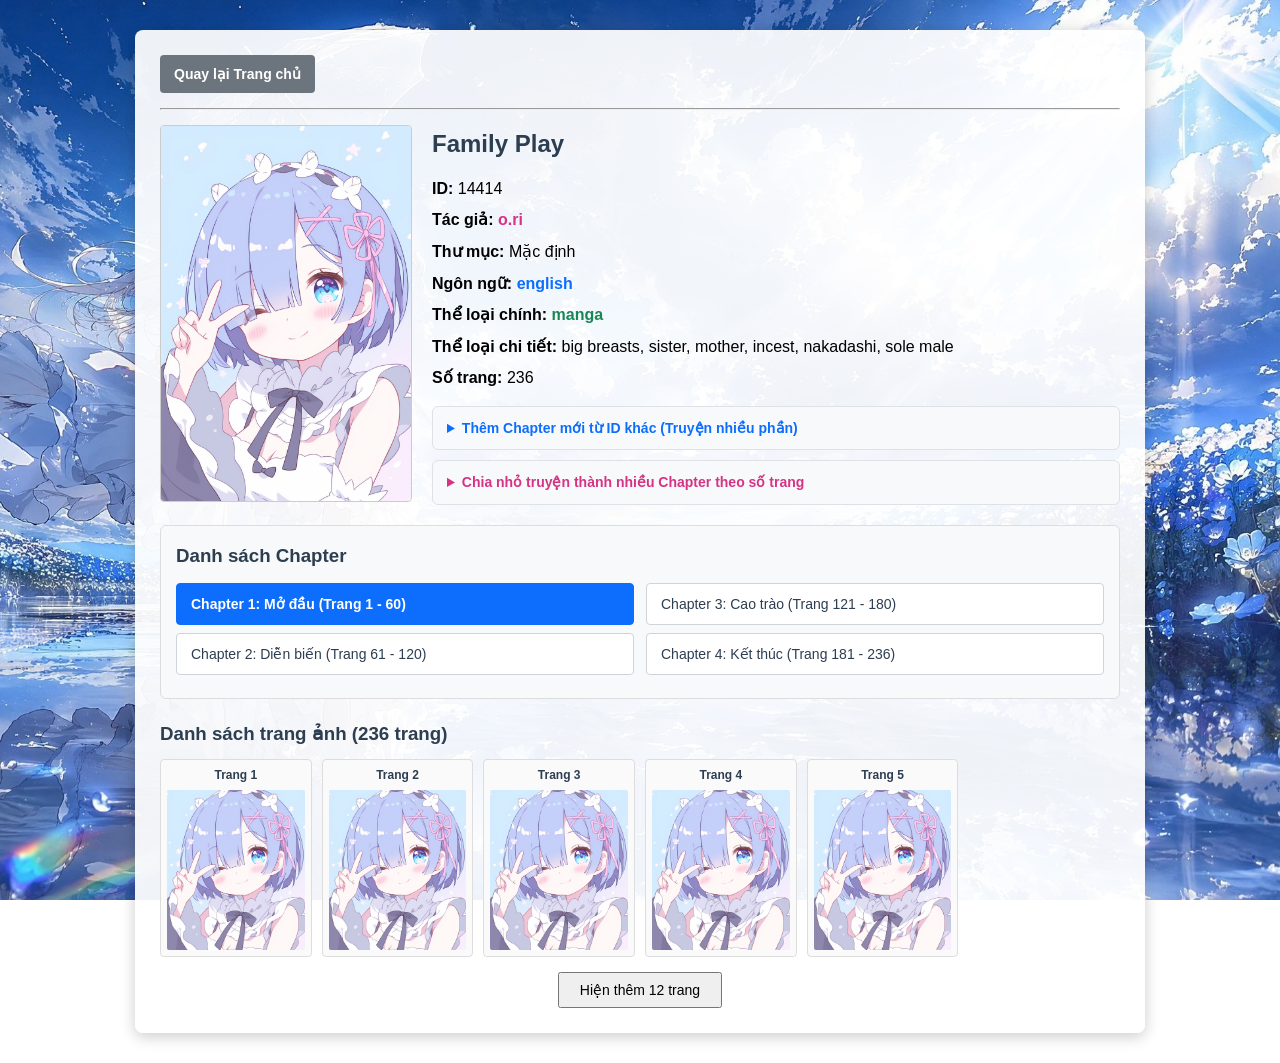
==== commit a9a1ffb3: "sửa lại toàn bộ backend và frontend" ====
--- a/frontend/detail.html
+++ b/frontend/detail.html
@@ -1,580 +1,467 @@
-<!--
-  HManga Library — Trang Chi Tiết Bộ Truyện (detail.html)
-  =======================================================
-  Nhiệm vụ:
-  1. Hiển thị thông tin tổng quan của bộ truyện: Ảnh bìa, Tên truyện, Tác giả, Thể loại.
-  2. Hiển thị danh sách các chương (Chapters) kèm số trang và liên kết vào trình đọc (reader.html).
-  3. Cung cấp Modal Sửa thông tin truyện (Đổi tên, Tác giả với AuthorAutocomplete, Thể loại với GenreSelector).
-  4. Cung cấp Modal Thêm chương mới cho bộ truyện.
-  5. Cung cấp Modal Chỉnh sửa chương (Đổi số thứ tự chương, đổi tên chương).
-  6. Cung cấp chức năng Xóa chương và Xóa vĩnh viễn toàn bộ bộ truyện.
--->
 <!DOCTYPE html>
 <html lang="vi">
 <head>
     <meta charset="UTF-8">
     <meta name="viewport" content="width=device-width, initial-scale=1.0">
-    <title>Chi Tiết Truyện — HManga Library</title>
-    <!-- Favicon website -->
-    <link rel="icon" type="image/jpeg" href="assets/rem.jpg">
-    <!-- Stylesheet dùng chung -->
-    <link rel="stylesheet" href="style.css">
+    <title>Thư Viện HManga — Chi Tiết Truyện</title>
     <style>
-        .detail-header {
+        /* Mặc định ít chapter (1 - 2 chapter): xếp thành 1 cột dọc */
+        #chaptersList {
             display: flex;
-            gap: 24px;
-            margin-bottom: 24px;
-            background: var(--bg-card);
-            backdrop-filter: none;
-            -webkit-backdrop-filter: none;
-            border: 1px solid var(--border-color);
-            border-radius: 16px;
-            padding: 24px;
-            box-shadow: 0 6px 24px rgba(0, 0, 0, 0.25), inset 0 1px 0 rgba(255, 255, 255, 0.15);
-        }
-        .detail-cover-box {
-            width: 300px;
-            flex-shrink: 0;
-        }
-        .detail-cover {
-            width: 100%;
-            aspect-ratio: 3/4;
-            object-fit: cover;
-            border-radius: 12px;
-            border: 1px solid var(--border-color);
-            box-shadow: 0 10px 25px rgba(0, 0, 0, 0.6);
-        }
-        .detail-info {
-            flex: 1;
-            min-width: 0;
-        }
-        .chapter-row {
-            display: flex;
-            align-items: center;
-            justify-content: space-between;
-            background: rgba(6, 10, 24, 0.25);
-            backdrop-filter: none;
-            -webkit-backdrop-filter: none;
-            border: 1px solid var(--border-color);
-            border-radius: 8px;
-            padding: 12px 16px;
+            flex-direction: column;
+            gap: 8px;
+        }
+        /* Khi có nhiều chapter (từ 3 chapter trở lên): tự động chia thành 2 cột dọc (thứ tự từ trên xuống dưới ở cột 1 rồi sang cột 2) */
+        #chaptersList:has(> :nth-child(3)) {
+            display: block;
+            column-count: 2;
+            column-gap: 12px;
+        }
+        #chaptersList a {
+            display: block;
+            box-sizing: border-box;
+            break-inside: avoid;
+        }
+        #chaptersList:has(> :nth-child(3)) a {
             margin-bottom: 8px;
-            transition: all 0.2s ease;
-            box-shadow: inset 0 1px 0 rgba(255, 255, 255, 0.12);
-        }
-        .chapter-row:hover {
-            border-color: var(--border-hover);
-            background: rgba(20, 28, 52, 0.75);
-            transform: translateX(3px);
-        }
-        .chapter-link {
-            text-decoration: none;
-            color: inherit;
-            display: flex;
-            align-items: center;
-            gap: 12px;
-            flex: 1;
-        }
-        @media (max-width: 640px) {
-            .detail-header {
-                flex-direction: column;
-                align-items: center;
-            }
-            .detail-cover-box {
-                width: 180px;
-            }
         }
     </style>
 </head>
-<body>
-    <!-- 1. Navigation Bar -->
-    <nav class="navbar">
-        <div class="nav-container">
-            <a href="index.html" class="nav-brand">
-                <img src="assets/rem.jpg" alt="Rem" class="nav-logo">
-                <span class="nav-brand-text">HManga</span>
+<body style="
+    margin: 0;
+    min-height: 100vh;
+    font-family: Arial, sans-serif;
+    line-height: 1.6;
+    background-image: url('assets/background.jpg');
+    background-size: cover;
+    background-position: center;
+    background-attachment: fixed;
+    background-repeat: no-repeat;
+">
+    <!-- Khung chứa nội dung nổi trên nền ảnh -->
+    <div style="
+        max-width: 960px; 
+        margin: 30px auto; 
+        padding: 25px; 
+        background-color: rgba(255, 255, 255, 0.93); 
+        border-radius: 8px; 
+        box-shadow: 0 4px 15px rgba(0, 0, 0, 0.2);
+    ">
+
+        <!-- THANH ĐIỀU HƯỚNG QUAY VỀ TRANG CHỦ -->
+        <div style="display: flex; justify-content: space-between; align-items: center; margin-bottom: 15px;">
+            <a href="index.html" style="padding: 8px 14px; background: #6c757d; color: white; text-decoration: none; border-radius: 4px; font-size: 14px; font-weight: bold;">
+                Quay lại Trang chủ
             </a>
-            <div class="nav-menu-links" style="display: flex; align-items: center; gap: 8px;">
-                <a href="index.html" class="nav-menu-btn">Thư viện</a>
-                <a href="discover.html" class="nav-menu-btn">Khám phá NHentai</a>
-            </div>
         </div>
-    </nav>
-
-    <!-- 2. Main Content Area -->
-    <main class="main-content" style="max-width: 900px;">
-        <!-- Comic Detail Content Box -->
-        <div id="comic-detail-content">
-            <div style="text-align: center; padding: 60px 0; color: var(--text-dim);">Đang tải thông tin truyện...</div>
-        </div>
-
-        <!-- Chapters List Card -->
-        <div class="card" id="chapters-card" style="display: none;">
-            <div style="display: flex; justify-content: space-between; align-items: center; margin-bottom: 16px;">
-                <h2 style="font-size: 18px; font-weight: 700; color: var(--text-main);" id="chapters-heading">Danh sách Chapter (0)</h2>
-                <button type="button" id="btn-open-add-chapter" class="btn btn-primary btn-sm">Thêm Chapter mới</button>
-            </div>
-            <div id="chapter-list-container"></div>
-        </div>
-    </main>
-
-    <!-- ==================== MODAL: THÊM CHAPTER ==================== -->
-    <div id="modal-add-chapter" class="modal-overlay">
-        <div class="modal-card">
-            <div class="modal-header">
-                <h3 class="modal-title">Thêm Chapter Mới</h3>
-                <button type="button" class="modal-close" onclick="closeModal('modal-add-chapter')">&times;</button>
-            </div>
-
-            <!-- Tab chuyển chế độ: Tách từ truyện này / Nhập ID khác -->
-            <div style="display: flex; background: rgba(6, 10, 24, 0.4); border: 1px solid var(--border-color); border-radius: 8px; padding: 3px; margin-bottom: 18px;">
-                <button type="button" id="tab-add-split" onclick="switchAddChapterMode('split')" class="btn btn-sm" style="flex: 1; background: var(--primary); color: #fff; font-weight: 600; border-radius: 6px;">Tách từ truyện này</button>
-                <button type="button" id="tab-add-nhentai" onclick="switchAddChapterMode('nhentai')" class="btn btn-sm" style="flex: 1; background: transparent; color: var(--text-muted); font-weight: 500; border-radius: 6px;">Nhập ID NHentai khác</button>
-            </div>
-
-            <form id="form-add-chapter">
-                <!-- Chế độ 1: Tách từ truyện này (mặc định) -->
-                <div id="add-chap-split-fields">
-                    <div class="form-row">
-                        <div class="form-group">
-                            <label class="form-label">Số thứ tự Chapter *</label>
-                            <input type="number" id="new-chap-split-num" class="form-control" step="0.5" min="0">
+
+        <hr style="margin: 15px 0;">
+
+        <!-- KHU VỰC 1: THÔNG TIN BỘ TRUYỆN -->
+        <div id="resultContainer">
+            <div style="display: flex; gap: 20px; flex-wrap: wrap; margin-bottom: 20px;">
+                <!-- Ảnh bìa -->
+                <div>
+                    <img id="comicCover" src="assets/rem.jpg" alt="Ảnh bìa" style="max-width: 250px; border: 1px solid #ccc; border-radius: 4px; display: block;">
+                </div>
+
+                <!-- Chi tiết cơ bản -->
+                <div style="flex: 1; min-width: 260px;">
+                    <h2 id="comicTitle" style="color: #2c3e50; margin-top: 0; margin-bottom: 12px;">Family Play</h2>
+                    <p style="margin: 6px 0;"><strong>ID:</strong> <span id="comicId">14414</span></p>
+                    <p style="margin: 6px 0;"><strong>Tác giả:</strong> <span id="comicArtist" style="color: #d63384; font-weight: bold;">o.ri</span></p>
+                    <p style="margin: 6px 0;"><strong>Thư mục:</strong> <span id="comicFolder">Mặc định</span></p>
+                    <p style="margin: 6px 0;"><strong>Ngôn ngữ:</strong> <span id="comicLanguage" style="color: #0d6efd; font-weight: bold;">english</span></p>
+                    <p style="margin: 6px 0;"><strong>Thể loại chính:</strong> <span id="comicCategory" style="color: #198754; font-weight: bold;">manga</span></p>
+                    <p style="margin: 6px 0;"><strong>Thể loại chi tiết:</strong> <span id="comicGenres">big breasts, sister, mother, incest, nakadashi, sole male</span></p>
+                    <p style="margin: 6px 0 15px 0;"><strong>Số trang:</strong> <span id="comicNumPages">236</span></p>
+
+                    <!-- CÔNG CỤ 1: THÊM CHAPTER MỚI TỪ ID KHÁC (TRUYỆN NHIỀU PHẦN) -->
+                    <details style="background: #f8f9fa; border: 1px solid #dee2e6; border-radius: 6px; padding: 10px 14px; margin-bottom: 10px;">
+                        <summary style="cursor: pointer; font-weight: bold; color: #0d6efd; font-size: 14px;">
+                            Thêm Chapter mới từ ID khác (Truyện nhiều phần)
+                        </summary>
+                        <div style="margin-top: 12px; display: flex; gap: 8px; flex-wrap: wrap; align-items: center;">
+                            <input type="number" id="addChapterGalleryId" placeholder="Nhập ID truyện (vd: 686201)" style="padding: 7px 10px; font-size: 14px; width: 195px;" min="1">
+                            <input type="number" id="addChapterNumber" placeholder="Số chapter (vd: 2)" step="0.1" style="padding: 7px 10px; font-size: 14px; width: 130px;" min="1">
+                            <input type="text" id="addChapterTitle" placeholder="Tên chapter (vd: Ngoại truyện)..." style="padding: 7px 10px; font-size: 14px; flex: 1; min-width: 170px;">
+                            <button type="button" id="btnAddChapter" style="padding: 7px 14px; font-size: 14px; cursor: pointer; background: #198754; color: white; border: none; border-radius: 4px; font-weight: bold;">
+                                Thêm Chapter
+                            </button>
                         </div>
-                        <div class="form-group">
-                            <label class="form-label">Tiêu đề Chapter (Tùy chọn)</label>
-                            <input type="text" id="new-chap-split-title" class="form-control" placeholder="Tùy chọn...">
-                        </div>
-                    </div>
-                    <div class="form-row">
-                        <div class="form-group">
-                            <label class="form-label">Trang bắt đầu *</label>
-                            <input type="number" id="new-chap-split-start-page" class="form-control" min="1">
-                        </div>
-                        <div class="form-group">
-                            <label class="form-label">Trang kết thúc *</label>
-                            <input type="number" id="new-chap-split-end-page" class="form-control" min="1" placeholder="Nhập số trang cuối...">
-                        </div>
-                    </div>
-                    <div id="split-hint-text" style="margin-top: -6px; margin-bottom: 14px; font-size: 12px; color: var(--text-dim);"></div>
-                </div>
-
-                <!-- Chế độ 2: Nhập ID NHentai khác -->
-                <div id="add-chap-nhentai-fields" style="display: none;">
-                    <div class="form-group">
-                        <label class="form-label">Mã số ID của Chapter trên NHentai *</label>
-                        <input type="text" inputmode="numeric" pattern="[0-9]*" id="new-chap-gallery-id" class="form-control" placeholder="Ví dụ: 524984">
-                        <div style="margin-top: 6px; font-size: 12px; color: var(--text-dim);">
-                            Hệ thống sẽ tự động lấy toàn bộ số trang và link ảnh từ ID này.
-                        </div>
-                    </div>
-                    <div class="form-row">
-                        <div class="form-group">
-                            <label class="form-label">Số thứ tự Chapter *</label>
-                            <input type="number" id="new-chap-num" class="form-control" step="0.5" min="0">
-                        </div>
-                        <div class="form-group">
-                            <label class="form-label">Tiêu đề Chapter (Tùy chọn)</label>
-                            <input type="text" id="new-chap-title" class="form-control" placeholder="Tùy chọn...">
-                        </div>
-                    </div>
-                </div>
-
-                <div class="modal-actions">
-                    <button type="button" class="btn btn-secondary" onclick="closeModal('modal-add-chapter')">Hủy</button>
-                    <button type="submit" id="btn-submit-add-chap" class="btn btn-primary">
-                        <span id="btn-add-chap-text">Lưu Chapter</span>
-                    </button>
-                </div>
-            </form>
-        </div>
-    </div>
-
-    <!-- ==================== MODAL: SỬA CHAPTER ==================== -->
-    <div id="modal-edit-chapter" class="modal-overlay">
-        <div class="modal-card">
-            <div class="modal-header">
-                <h3 class="modal-title">Chỉnh sửa Chapter</h3>
-                <button type="button" class="modal-close" onclick="closeModal('modal-edit-chapter')">&times;</button>
-            </div>
-            <form id="form-edit-chapter">
-                <input type="hidden" id="edit-chap-id">
-                <div class="form-row">
-                    <div class="form-group">
-                        <label class="form-label">Số thứ tự Chapter *</label>
-                        <input type="number" id="edit-chap-num" class="form-control" step="0.5" min="0" required>
-                    </div>
-                    <div class="form-group">
-                        <label class="form-label">Tiêu đề Chapter:</label>
-                        <input type="text" id="edit-chap-title" class="form-control" placeholder="Tùy chọn...">
-                    </div>
-                </div>
-                <div class="form-row">
-                    <div class="form-group">
-                        <label class="form-label">Trang bắt đầu *</label>
-                        <input type="number" id="edit-chap-start-page" class="form-control" min="1" required>
-                    </div>
-                    <div class="form-group">
-                        <label class="form-label">Trang kết thúc *</label>
-                        <input type="number" id="edit-chap-end-page" class="form-control" min="1" required>
-                    </div>
-                </div>
-                <div class="modal-actions">
-                    <button type="button" class="btn btn-secondary" onclick="closeModal('modal-edit-chapter')">Hủy</button>
-                    <button type="submit" class="btn btn-primary">Lưu Chapter</button>
-                </div>
-            </form>
-        </div>
-    </div>
-
-    <!-- Nạp file JavaScript tiện ích dùng chung -->
-    <script src="app.js?v=3.1"></script>
-    <script>
-        // Lấy ID bộ truyện từ Query Parameter (VD: detail.html?id=5)
-        const urlParams = new URLSearchParams(window.location.search);
-        let comicId = urlParams.get('id');
-        let currentComic = null;
-
-        /** Đóng một modal popup theo ID */
-        function closeModal(id) {
-            document.getElementById(id).classList.remove('active');
-        }
-
-        /** Mở một modal popup theo ID */
-        function openModal(id) {
-            document.getElementById(id).classList.add('active');
-        }
-
-        /**
-         * Tải toàn bộ thông tin chi tiết của bộ truyện và các chương từ Backend API
-         */
-        async function loadComicDetail() {
-            if (!comicId) {
-                document.getElementById('comic-detail-content').innerHTML = `
-                    <div style="text-align: center; padding: 60px 0; color: var(--danger);">
-                        Mã ID truyện không hợp lệ! <br><br>
-                        <a href="index.html" class="btn btn-secondary">Quay lại Thư viện</a>
-                    </div>
-                `;
-                return;
-            }
-
-            try {
-                currentComic = await api.getComic(comicId);
-                comicId = currentComic.id;
-                const coverUrl = api.getCoverUrl(currentComic.cover_filename);
-                const genresHtml = (currentComic.genres || []).map(g => `<a href="index.html?genre=${encodeURIComponent(g)}" class="tag-chip" style="font-size: 11px; padding: 3px 8px; text-decoration: none;">${g}</a>`).join('');
-
-                const authors = (currentComic.authors && currentComic.authors.length > 0)
-                    ? currentComic.authors
-                    : (currentComic.author ? currentComic.author.split(',').map(a => a.trim()) : ['Chưa rõ']);
-
-                const authorsHtml = authors.map(a => 
-                    `<a href="index.html?author=${encodeURIComponent(a)}" class="author-link" style="color: var(--text-main); font-weight: 600; text-decoration: none; border-bottom: 1px dotted var(--primary); transition: color 0.15s;" onmouseover="this.style.color='var(--primary)'" onmouseout="this.style.color='var(--text-main)'">${a}</a>`
-                ).join(', ');
-
-                document.getElementById('comic-detail-content').innerHTML = `
-                    <div class="detail-header">
-                        <div class="detail-cover-box">
-                            <img src="${coverUrl}" alt="${currentComic.title}" class="detail-cover" referrerpolicy="no-referrer" onerror="this.src='assets/rem.jpg'">
-                        </div>
-                        <div class="detail-info">
-                            <div style="display: flex; align-items: center; gap: 8px; margin-bottom: 6px; flex-wrap: wrap;">
-                                <span class="badge" style="background: rgba(99, 102, 241, 0.2); color: #c7d2fe; font-family: monospace; font-weight: 700; font-size: 13px;">ID: ${currentComic.gallery_id || currentComic.id}</span>
-                                <h1 style="font-size: 24px; font-weight: 800; color: var(--text-main);">${currentComic.title}</h1>
+                    </details>
+
+                    <!-- CÔNG CỤ 2: CHIA NHỎ TRUYỆN DÀI THÀNH NHIỀU CHAPTER THEO SỐ TRANG -->
+                    <details style="background: #f8f9fa; border: 1px solid #dee2e6; border-radius: 6px; padding: 10px 14px;">
+                        <summary style="cursor: pointer; font-weight: bold; color: #d63384; font-size: 14px;">
+                            Chia nhỏ truyện thành nhiều Chapter theo số trang
+                        </summary>
+                        <div style="margin-top: 12px;">
+                            <p style="margin-top: 0; margin-bottom: 10px; font-size: 13px; color: #555;">
+                                Nhập tên chapter và khoảng trang (từ trang đầu đến trang cuối của mỗi chapter):
+                            </p>
+
+                            <!-- Danh sách các dòng nhập mốc trang -->
+                            <div id="splitRowsContainer" style="display: flex; flex-direction: column; gap: 8px; margin-bottom: 12px;">
+                                <!-- Dòng mẫu 1 -->
+                                <div style="display: flex; gap: 6px; align-items: center; flex-wrap: wrap;">
+                                    <input type="text" placeholder="Tên chapter (vd: Chapter 1)" value="Chapter 1: Mở đầu" style="padding: 6px 10px; font-size: 13px; flex: 1; min-width: 150px;">
+                                    <label style="font-size: 13px;">Từ trang:</label>
+                                    <input type="number" value="1" min="1" style="padding: 6px; font-size: 13px; width: 60px;">
+                                    <label style="font-size: 13px;">Đến trang:</label>
+                                    <input type="number" value="60" min="1" style="padding: 6px; font-size: 13px; width: 60px;">
+                                    <button type="button" style="padding: 6px 10px; font-size: 13px; cursor: pointer; background: #dc3545; color: white; font-weight: bold; border: none; border-radius: 4px;">Xóa</button>
+                                </div>
+
+                                <!-- Dòng mẫu 2 -->
+                                <div style="display: flex; gap: 6px; align-items: center; flex-wrap: wrap;">
+                                    <input type="text" placeholder="Tên chapter (vd: Chapter 2)" value="Chapter 2: Diễn biến" style="padding: 6px 10px; font-size: 13px; flex: 1; min-width: 150px;">
+                                    <label style="font-size: 13px;">Từ trang:</label>
+                                    <input type="number" value="61" min="1" style="padding: 6px; font-size: 13px; width: 60px;">
+                                    <label style="font-size: 13px;">Đến trang:</label>
+                                    <input type="number" value="150" min="1" style="padding: 6px; font-size: 13px; width: 60px;">
+                                    <button type="button" style="padding: 6px 10px; font-size: 13px; cursor: pointer; background: #dc3545; color: white; font-weight: bold; border: none; border-radius: 4px;">Xóa</button>
+                                </div>
                             </div>
-                            <p style="color: var(--text-muted); font-size: 14px; margin-bottom: 12px;">Tác giả: ${authorsHtml}</p>
-                            <div style="display: flex; gap: 6px; flex-wrap: wrap; margin-bottom: 12px;">
-                                ${genresHtml || '<span style="color: var(--text-dim); font-size: 12px;">Chưa chọn thể loại</span>'}
-                            </div>
-                            <div style="display: flex; gap: 8px; margin-top: 18px; flex-wrap: wrap;">
-                                <button type="button" onclick="confirmDeleteComic()" class="btn btn-danger btn-sm">Xóa truyện</button>
+
+                            <!-- Nút Thêm dòng & Lưu chia chapter -->
+                            <div style="display: flex; gap: 10px;">
+                                <button type="button" id="btnAddSplitRow" style="padding: 7px 14px; font-size: 13px; cursor: pointer; background: #6c757d; color: white; font-weight: bold; border: none; border-radius: 4px;">
+                                    Thêm dòng
+                                </button>
+                                <button type="button" id="btnSaveSplit" style="padding: 7px 16px; font-size: 13px; cursor: pointer; background: #0d6efd; color: white; border: none; border-radius: 4px; font-weight: bold;">
+                                    Lưu danh sách Chapter
+                                </button>
                             </div>
                         </div>
-                    </div>
-                `;
-
-                const chapters = [...(currentComic.chapters || [])].sort((a, b) => a.chapter_number - b.chapter_number);
-                document.getElementById('chapters-heading').textContent = `Danh sách Chapter (${chapters.length})`;
-                const chapContainer = document.getElementById('chapter-list-container');
-                
-                if (chapters.length === 0) {
-                    chapContainer.innerHTML = `<p style="text-align: center; color: var(--text-dim); padding: 30px 0;">Chưa có chapter nào. Nhấn "Thêm Chapter mới" để thêm!</p>`;
+                    </details>
+                </div>
+            </div>
+
+            <!-- KHU VỰC 2: DANH SÁCH CHAPTER (XẾP DỌC 1 CỘT HOẶC 2 CỘT DỌC KHI NHIỀU CHAPTER) -->
+            <div style="background: #f8f9fa; padding: 15px; border: 1px solid #ddd; border-radius: 6px; margin-bottom: 20px;">
+                <h3 style="margin-top: 0; margin-bottom: 12px; color: #2c3e50;">Danh sách Chapter</h3>
+                <div id="chaptersList">
+                    <a href="reader.html" style="padding: 9px 14px; background: #0d6efd; color: white; border: 1px solid #0d6efd; text-decoration: none; border-radius: 4px; font-size: 14px; font-weight: bold;">
+                        Chapter 1: Mở đầu (Trang 1 - 60)
+                    </a>
+                    <a href="reader.html" style="padding: 9px 14px; background: #fff; color: #2c3e50; border: 1px solid #ced4da; text-decoration: none; border-radius: 4px; font-size: 14px;">
+                        Chapter 2: Diễn biến (Trang 61 - 120)
+                    </a>
+                    <a href="reader.html" style="padding: 9px 14px; background: #fff; color: #2c3e50; border: 1px solid #ced4da; text-decoration: none; border-radius: 4px; font-size: 14px;">
+                        Chapter 3: Cao trào (Trang 121 - 180)
+                    </a>
+                    <a href="reader.html" style="padding: 9px 14px; background: #fff; color: #2c3e50; border: 1px solid #ced4da; text-decoration: none; border-radius: 4px; font-size: 14px;">
+                        Chapter 4: Kết thúc (Trang 181 - 236)
+                    </a>
+                </div>
+            </div>
+
+            <!-- KHU VỰC 3: DANH SÁCH TRANG ẢNH XEM TRƯỚC -->
+            <h3 style="color: #2c3e50; margin-bottom: 10px;">Danh sách trang ảnh (<span id="pagesCount">236</span> trang)</h3>
+            <div id="pagesList" style="display: grid; grid-template-columns: repeat(auto-fill, minmax(140px, 1fr)); gap: 10px; margin-top: 10px;">
+
+                <!-- Trang mẫu 1 -->
+                <div style="border: 1px solid #ddd; padding: 6px; text-align: center; background: #fafafa; border-radius: 4px;">
+                    <div style="font-size: 12px; margin-bottom: 4px; font-weight: bold; color: #2c3e50;">Trang 1</div>
+                    <a href="reader.html">
+                        <img src="assets/rem.jpg" alt="Trang 1" style="width: 100%; height: 160px; object-fit: cover; display: block; border-radius: 2px;">
+                    </a>
+                </div>
+
+                <!-- Trang mẫu 2 -->
+                <div style="border: 1px solid #ddd; padding: 6px; text-align: center; background: #fafafa; border-radius: 4px;">
+                    <div style="font-size: 12px; margin-bottom: 4px; font-weight: bold; color: #2c3e50;">Trang 2</div>
+                    <a href="reader.html">
+                        <img src="assets/rem.jpg" alt="Trang 2" style="width: 100%; height: 160px; object-fit: cover; display: block; border-radius: 2px;">
+                    </a>
+                </div>
+
+                <!-- Trang mẫu 3 -->
+                <div style="border: 1px solid #ddd; padding: 6px; text-align: center; background: #fafafa; border-radius: 4px;">
+                    <div style="font-size: 12px; margin-bottom: 4px; font-weight: bold; color: #2c3e50;">Trang 3</div>
+                    <a href="reader.html">
+                        <img src="assets/rem.jpg" alt="Trang 3" style="width: 100%; height: 160px; object-fit: cover; display: block; border-radius: 2px;">
+                    </a>
+                </div>
+
+                <!-- Trang mẫu 4 -->
+                <div style="border: 1px solid #ddd; padding: 6px; text-align: center; background: #fafafa; border-radius: 4px;">
+                    <div style="font-size: 12px; margin-bottom: 4px; font-weight: bold; color: #2c3e50;">Trang 4</div>
+                    <a href="reader.html">
+                        <img src="assets/rem.jpg" alt="Trang 4" style="width: 100%; height: 160px; object-fit: cover; display: block; border-radius: 2px;">
+                    </a>
+                </div>
+
+                <!-- Trang mẫu 5 -->
+                <div style="border: 1px solid #ddd; padding: 6px; text-align: center; background: #fafafa; border-radius: 4px;">
+                    <div style="font-size: 12px; margin-bottom: 4px; font-weight: bold; color: #2c3e50;">Trang 5</div>
+                    <a href="reader.html">
+                        <img src="assets/rem.jpg" alt="Trang 5" style="width: 100%; height: 160px; object-fit: cover; display: block; border-radius: 2px;">
+                    </a>
+                </div>
+
+            </div>
+
+            <!-- Nút Hiện thêm trang -->
+            <div style="text-align: center; margin-top: 15px;">
+                <button type="button" id="btnLoadMore" style="padding: 8px 20px; font-size: 14px; cursor: pointer;">
+                    Hiện thêm 12 trang
+                </button>
+            </div>
+
+        </div>
+
+    </div>
+
+    <script>
+        const API_BASE = (window.location.protocol.startsWith("http") && window.location.port === "8000")
+            ? ""
+            : "http://127.0.0.1:8000";
+
+        const urlParams = new URLSearchParams(window.location.search);
+        const comicId = urlParams.get("id");
+
+        const comicCover = document.getElementById("comicCover");
+        const comicTitle = document.getElementById("comicTitle");
+        const comicIdEl = document.getElementById("comicId");
+        const comicArtist = document.getElementById("comicArtist");
+        const comicFolder = document.getElementById("comicFolder");
+        const comicLanguage = document.getElementById("comicLanguage");
+        const comicCategory = document.getElementById("comicCategory");
+        const comicGenres = document.getElementById("comicGenres");
+        const comicNumPages = document.getElementById("comicNumPages");
+
+        const addChapterGalleryId = document.getElementById("addChapterGalleryId");
+        const addChapterNumber = document.getElementById("addChapterNumber");
+        const addChapterTitle = document.getElementById("addChapterTitle");
+        const btnAddChapter = document.getElementById("btnAddChapter");
+
+        const splitRowsContainer = document.getElementById("splitRowsContainer");
+        const btnAddSplitRow = document.getElementById("btnAddSplitRow");
+        const btnSaveSplit = document.getElementById("btnSaveSplit");
+
+        const chaptersList = document.getElementById("chaptersList");
+        const pagesCount = document.getElementById("pagesCount");
+        const pagesList = document.getElementById("pagesList");
+        const btnLoadMore = document.getElementById("btnLoadMore");
+
+        let currentComic = null;
+        let previewPages = [];
+        let shownPagesCount = 0;
+        const PAGE_BATCH = 12;
+
+        function getProxyImageUrl(url) {
+            if (!url) return "assets/rem.jpg";
+            if (url.includes("nhentai.net")) {
+                return `${API_BASE}/api/image-proxy?url=${encodeURIComponent(url)}`;
+            }
+            return url;
+        }
+
+        // Tạo 1 dòng nhập mốc trang cho Công cụ 2 (giữ nguyên 100% style mẫu)
+        function createSplitRowHTML(title = "", startPage = 1, endPage = 1) {
+            const row = document.createElement("div");
+            row.style.cssText = "display: flex; gap: 6px; align-items: center; flex-wrap: wrap;";
+            row.innerHTML = `
+                <input type="text" class="split-title" placeholder="Tên chapter (vd: Chapter 1)" value="${title}" style="padding: 6px 10px; font-size: 13px; flex: 1; min-width: 150px;">
+                <label style="font-size: 13px;">Từ trang:</label>
+                <input type="number" class="split-start" value="${startPage}" min="1" style="padding: 6px; font-size: 13px; width: 60px;">
+                <label style="font-size: 13px;">Đến trang:</label>
+                <input type="number" class="split-end" value="${endPage}" min="1" style="padding: 6px; font-size: 13px; width: 60px;">
+                <button type="button" class="btn-remove-row" style="padding: 6px 10px; font-size: 13px; cursor: pointer; background: #dc3545; color: white; font-weight: bold; border: none; border-radius: 4px;">Xóa</button>
+            `;
+            row.querySelector(".btn-remove-row").addEventListener("click", () => {
+                if (splitRowsContainer.children.length > 1) {
+                    row.remove();
                 } else {
-                    chapContainer.innerHTML = chapters.map(ch => {
-                        const startP = ch.start_page || 1;
-                        const endP = ch.end_page || ch.total_pages || startP;
-                        const pageCount = ch.total_pages || (endP - startP + 1);
-
-                        return `
-                            <div class="chapter-row">
-                                <a href="reader.html?id=${ch.id}&comic_id=${comicId}" class="chapter-link">
-                                    <span style="font-weight: 700; color: var(--primary); font-family: monospace; font-size: 15px;">Ch.${ch.chapter_number}</span>
-                                    <span style="font-size: 14px; font-weight: 500; color: var(--text-main); overflow: hidden; text-overflow: ellipsis; white-space: nowrap;">${ch.title || ''}</span>
-                                    <span style="color: var(--text-dim); font-size: 12px;">(${pageCount} trang: trang ${startP} đến ${endP})</span>
-                                </a>
-                                <div style="display: flex; gap: 6px;">
-                                    <button type="button" class="btn btn-secondary btn-sm" onclick="handleEditChapterBtn(${ch.id})" title="Sửa chapter">Sửa</button>
-                                    <button type="button" class="btn btn-danger btn-sm" onclick="handleDeleteChapterBtn(${ch.id}, ${ch.chapter_number})" title="Xóa chapter">Xóa</button>
-                                </div>
-                            </div>
-                        `;
-                    }).join('');
-                }
-
-                document.getElementById('chapters-card').style.display = 'block';
-
-            } catch (err) {
-                document.getElementById('chapters-card').style.display = 'none';
-                document.getElementById('comic-detail-content').innerHTML = `
-                    <div style="text-align: center; padding: 60px 0; color: var(--danger);">
-                        Không thể tải thông tin truyện! (${err.message})
-                    </div>
-                `;
-            }
-        }
-        // ==================== THÊM CHAPTER ====================
-        let addChapterMode = 'split'; // 'split' hoặc 'nhentai'
-
-        function switchAddChapterMode(mode) {
-            addChapterMode = mode;
-            const tabSplit = document.getElementById('tab-add-split');
-            const tabNhentai = document.getElementById('tab-add-nhentai');
-            const splitFields = document.getElementById('add-chap-split-fields');
-            const nhentaiFields = document.getElementById('add-chap-nhentai-fields');
-            const btnText = document.getElementById('btn-add-chap-text');
-
-            if (mode === 'split') {
-                tabSplit.style.cssText = 'flex: 1; background: var(--primary); color: #fff; font-weight: 600; border-radius: 6px;';
-                tabNhentai.style.cssText = 'flex: 1; background: transparent; color: var(--text-muted); font-weight: 500; border-radius: 6px;';
-                splitFields.style.display = 'block';
-                nhentaiFields.style.display = 'none';
-                btnText.textContent = 'Lưu Chapter';
-                setTimeout(() => document.getElementById('new-chap-split-end-page')?.focus(), 80);
-            } else {
-                tabNhentai.style.cssText = 'flex: 1; background: var(--primary); color: #fff; font-weight: 600; border-radius: 6px;';
-                tabSplit.style.cssText = 'flex: 1; background: transparent; color: var(--text-muted); font-weight: 500; border-radius: 6px;';
-                nhentaiFields.style.display = 'block';
-                splitFields.style.display = 'none';
-                btnText.textContent = 'Thêm Chapter';
-                setTimeout(() => document.getElementById('new-chap-gallery-id')?.focus(), 80);
-            }
-        }
-
-        document.getElementById('btn-open-add-chapter').addEventListener('click', () => {
-            const chapters = currentComic?.chapters || [];
-            const nextNum = chapters.length > 0 ? Math.max(...chapters.map(c => c.chapter_number || 0)) + 1 : 1;
-
-            // Tìm trang kết thúc của chapter cao nhất hiện tại để gợi ý trang bắt đầu cho chapter mới
-            const sortedChaps = [...chapters].sort((a, b) => a.chapter_number - b.chapter_number);
-            const lastChap = sortedChaps.length > 0 ? sortedChaps[sortedChaps.length - 1] : null;
-            const suggestedStart = lastChap ? (lastChap.end_page || lastChap.start_page || 1) + 1 : 1;
-
-            // Điền sẵn thông tin chế độ tách từ truyện này
-            document.getElementById('new-chap-split-num').value = nextNum;
-            document.getElementById('new-chap-split-title').value = '';
-            document.getElementById('new-chap-split-start-page').value = suggestedStart;
-            document.getElementById('new-chap-split-end-page').value = '';
-
-            const hintEl = document.getElementById('split-hint-text');
-            if (lastChap) {
-                hintEl.textContent = `Gợi ý: Chương ${lastChap.chapter_number} trước đó kết thúc ở trang ${lastChap.end_page || lastChap.start_page}.`;
-            } else {
-                hintEl.textContent = '';
-            }
-
-            // Điền sẵn thông tin chế độ nhập ID NHentai
-            document.getElementById('new-chap-num').value = nextNum;
-            document.getElementById('new-chap-gallery-id').value = '';
-            document.getElementById('new-chap-title').value = '';
-
-            // Mặc định chọn Tách từ truyện này nếu truyện đã có sẵn chapter
-            switchAddChapterMode(chapters.length > 0 ? 'split' : 'nhentai');
-
-            openModal('modal-add-chapter');
-        });
-
-        document.getElementById('form-add-chapter').addEventListener('submit', async (e) => {
-            e.preventDefault();
-            const btnSubmit = document.getElementById('btn-submit-add-chap');
-            const btnText = document.getElementById('btn-add-chap-text');
-
-            if (addChapterMode === 'split') {
-                const chapterNum = parseFloat(document.getElementById('new-chap-split-num').value);
-                const title = document.getElementById('new-chap-split-title').value.trim();
-                const startPage = parseInt(document.getElementById('new-chap-split-start-page').value, 10);
-                const endPage = parseInt(document.getElementById('new-chap-split-end-page').value, 10);
-
-                if (isNaN(chapterNum) || chapterNum < 0) {
-                    showToast('Vui lòng nhập số thứ tự chapter hợp lệ!', 'warning');
-                    return;
-                }
-                if (!startPage || isNaN(startPage) || startPage < 1) {
-                    showToast('Trang bắt đầu phải là số lớn hơn hoặc bằng 1!', 'warning');
-                    return;
-                }
-                if (!endPage || isNaN(endPage) || endPage < startPage) {
-                    showToast('Trang kết thúc phải là số hợp lệ và lớn hơn hoặc bằng trang bắt đầu!', 'warning');
-                    document.getElementById('new-chap-split-end-page').focus();
-                    return;
-                }
-
-                btnSubmit.disabled = true;
-                btnText.textContent = 'Đang lưu chapter...';
-
-                try {
-                    const newCh = await api.addChapterInternal(comicId, {
-                        chapter_number: chapterNum,
-                        title: title || undefined,
-                        start_page: startPage,
-                        end_page: endPage
-                    });
-                    closeModal('modal-add-chapter');
-                    showToast(`Đã tạo thành công Chapter ${chapterNum} (từ trang ${startPage} đến ${endPage})!`, 'success');
-                    loadComicDetail();
-                } catch (err) {
-                    showToast(err.message, 'error');
-                } finally {
-                    btnSubmit.disabled = false;
-                    btnText.textContent = 'Lưu Chapter';
-                }
-
-            } else {
-                // Chế độ nhập ID NHentai khác
-                const rawId = document.getElementById('new-chap-gallery-id').value.trim();
-                const galleryId = parseInt(rawId, 10);
-                if (!galleryId || isNaN(galleryId) || galleryId <= 0) {
-                    showToast('Vui lòng nhập mã ID Chapter hợp lệ!', 'warning');
-                    return;
-                }
-
-                const chapterNum = parseFloat(document.getElementById('new-chap-num').value);
-                const title = document.getElementById('new-chap-title').value.trim();
-
-                btnSubmit.disabled = true;
-                btnText.textContent = 'Đang tải dữ liệu chapter...';
-
-                try {
-                    showToast(`Đang lấy dữ liệu từ NHentai cho Chapter #${galleryId}...`, 'info');
-                    const newCh = await api.addChapterById(comicId, {
-                        gallery_id: galleryId,
-                        chapter_number: chapterNum,
-                        title: title || undefined
-                    });
-                    closeModal('modal-add-chapter');
-                    showToast(`Đã thêm thành công Chapter ${chapterNum} (${newCh.total_pages || 0} trang)!`, 'success');
-                    loadComicDetail();
-                } catch (err) {
-                    showToast(err.message, 'error');
-                } finally {
-                    btnSubmit.disabled = false;
-                    btnText.textContent = 'Thêm Chapter';
-                }
-            }
-        });
-
-        // ==================== SỬA CHAPTER ====================
-        function findChapterById(id) {
-            return (currentComic?.chapters || []).find(c => c.id === id);
-        }
-
-        function handleEditChapterBtn(chapId) {
-            const ch = findChapterById(chapId);
-            if (!ch) return;
-            const startP = ch.start_page || 1;
-            const endP = ch.end_page || ch.total_pages || startP;
-            openEditChapterModal(ch.id, ch.chapter_number, ch.title || '', startP, endP);
-        }
-
-        function openEditChapterModal(id, num, title, startPage, endPage) {
-            document.getElementById('edit-chap-id').value = id;
-            document.getElementById('edit-chap-num').value = num;
-            document.getElementById('edit-chap-title').value = title;
-            document.getElementById('edit-chap-start-page').value = startPage || 1;
-            document.getElementById('edit-chap-end-page').value = endPage || startPage || 1;
-            openModal('modal-edit-chapter');
-        }
-
-        document.getElementById('form-edit-chapter').addEventListener('submit', async (e) => {
-            e.preventDefault();
-            const chapId = parseInt(document.getElementById('edit-chap-id').value, 10);
-            const chapNum = parseFloat(document.getElementById('edit-chap-num').value);
-            const chapTitle = document.getElementById('edit-chap-title').value.trim();
-            const startPage = parseInt(document.getElementById('edit-chap-start-page').value, 10) || 1;
-            const endPage = parseInt(document.getElementById('edit-chap-end-page').value, 10);
-
-            if (!endPage || isNaN(endPage) || endPage < startPage) {
-                showToast('Trang kết thúc phải là số hợp lệ và lớn hơn hoặc bằng trang bắt đầu!', 'warning');
-                return;
-            }
-
-            try {
-                await api.updateChapter(chapId, {
-                    chapter_number: chapNum,
-                    title: chapTitle || undefined,
-                    start_page: startPage,
-                    end_page: endPage
-                });
-                closeModal('modal-edit-chapter');
-                showToast('Đã cập nhật chapter thành công!', 'success');
-                loadComicDetail();
-            } catch (err) {
-                showToast(err.message, 'error');
-            }
-        });
-
-        // ==================== XÓA CHAPTER & XÓA TRUYỆN ====================
-        function handleDeleteChapterBtn(chapId, chapNumber) {
-            const ch = findChapterById(chapId);
-            const titleDisplay = ch?.title ? ` - "${ch.title}"` : '';
-
-            showConfirmModal({
-                title: 'Xác nhận xóa Chapter',
-                message: `Bạn có chắc chắn muốn xóa <strong>Chapter ${chapNumber}${titleDisplay}</strong> không?<br><br><span style="color: var(--danger); font-size: 13px;">Hành động này sẽ xóa chapter khỏi bộ truyện và không thể hoàn tác!</span>`,
-                confirmText: 'Xóa Chapter',
-                cancelText: 'Hủy',
-                type: 'danger',
-                onConfirm: async () => {
-                    await api.deleteChapter(chapId);
-                    showToast(`Đã xóa Chapter ${chapNumber} thành công!`, 'success');
-                    loadComicDetail();
+                    alert("Phải có ít nhất 1 dòng Chapter!");
                 }
             });
-        }
-
-        function confirmDeleteComic() {
-            if (!currentComic) return;
-            const title = currentComic.title || 'bộ truyện này';
-
-            showConfirmModal({
-                title: 'Xác nhận xóa truyện',
-                message: `Bạn có chắc chắn muốn xóa vĩnh viễn bộ truyện <strong>"${title}"</strong> không?<br><br><span style="color: var(--danger); font-size: 13px;">Hành động này sẽ xóa toàn bộ chapter và ảnh bìa liên quan, không thể hoàn tác!</span>`,
-                confirmText: 'Xóa vĩnh viễn',
-                cancelText: 'Hủy',
-                type: 'danger',
-                onConfirm: async () => {
-                    await api.deleteComic(comicId);
-                    showToast(`Đã xóa truyện "${title}" thành công!`, 'success');
-                    setTimeout(() => {
-                        window.location.href = 'index.html';
-                    }, 600);
+            return row;
+        }
+
+        // Hiển thị thêm 12 trang ảnh xem trước
+        function renderMorePreviewPages() {
+            const nextBatch = previewPages.slice(shownPagesCount, shownPagesCount + PAGE_BATCH);
+            const chapters = (currentComic && currentComic.chapters) ? currentComic.chapters : [];
+
+            nextBatch.forEach(p => {
+                // Tìm chapter chứa trang này (nếu truyện đã chia nhiều chapter)
+                const matchedChapter = chapters.find(
+                    ch => String(ch.media_id) === String(currentComic.media_id) &&
+                          p.page_number >= ch.start_page &&
+                          p.page_number <= ch.end_page
+                ) || chapters[0];
+                const targetChapterId = matchedChapter ? matchedChapter.id : "";
+
+                const card = document.createElement("div");
+                card.style.cssText = "border: 1px solid #ddd; padding: 6px; text-align: center; background: #fafafa; border-radius: 4px;";
+                card.innerHTML = `
+                    <div style="font-size: 12px; margin-bottom: 4px; font-weight: bold; color: #2c3e50;">Trang ${p.page_number}</div>
+                    <a href="reader.html?comic_id=${currentComic.id}&chapter_id=${targetChapterId}&page=${p.page_number}">
+                        <img src="${getProxyImageUrl(p.url)}" alt="Trang ${p.page_number}" style="width: 100%; height: 160px; object-fit: cover; display: block; border-radius: 2px;" loading="lazy">
+                    </a>
+                `;
+                pagesList.appendChild(card);
+            });
+
+            shownPagesCount += nextBatch.length;
+            if (shownPagesCount >= previewPages.length) {
+                btnLoadMore.style.display = "none";
+            } else {
+                btnLoadMore.style.display = "inline-block";
+            }
+        }
+
+        // Tải chi tiết bộ truyện
+        async function loadComicDetail() {
+            if (!comicId) return;
+
+            try {
+                const resp = await fetch(`${API_BASE}/api/comics/${comicId}`);
+                const comic = await resp.json();
+                if (!resp.ok) throw new Error(comic.detail || "Không tìm thấy truyện!");
+
+                currentComic = comic;
+                document.title = `Thư Viện HManga — ${comic.title}`;
+
+                // 1. Đổ thông tin cơ bản
+                comicCover.src = getProxyImageUrl(comic.cover_url);
+                comicTitle.textContent = comic.title;
+                comicIdEl.textContent = comic.id;
+                comicArtist.textContent = comic.author || "Unknown";
+                comicFolder.textContent = comic.folder_name || "Mặc định";
+                comicLanguage.textContent = comic.language || "Unknown";
+                comicCategory.textContent = comic.category || "Unknown";
+                comicGenres.textContent = (comic.genres && comic.genres.length > 0)
+                    ? comic.genres.join(", ")
+                    : "Chưa có";
+                comicNumPages.textContent = comic.num_pages;
+                pagesCount.textContent = comic.num_pages;
+
+                // 2. Đổ danh sách Chapter
+                const chapters = comic.chapters || [];
+                if (chapters.length === 0) {
+                    chaptersList.innerHTML = `<p style="color: #555; margin: 0;">Chưa có chapter nào.</p>`;
+                } else {
+                    chaptersList.innerHTML = chapters.map((ch, idx) => {
+                        const isFirst = idx === 0;
+                        const bg = isFirst ? "#0d6efd" : "#fff";
+                        const color = isFirst ? "white" : "#2c3e50";
+                        const border = isFirst ? "#0d6efd" : "#ced4da";
+                        const weight = isFirst ? "font-weight: bold;" : "";
+                        const chNum = Number(ch.chapter_number);
+                        return `
+                            <a href="reader.html?comic_id=${comic.id}&chapter_id=${ch.id}" style="padding: 9px 14px; background: ${bg}; color: ${color}; border: 1px solid ${border}; text-decoration: none; border-radius: 4px; font-size: 14px; ${weight}">
+                                Chapter ${chNum}: ${ch.title || ""} (Trang ${ch.start_page} - ${ch.end_page})
+                            </a>
+                        `;
+                    }).join("");
                 }
-            });
-        }
-
-        // Đóng modal khi click ra ngoài hoặc bấm phím ESC
-        window.addEventListener('click', (e) => {
-            if (e.target.classList.contains('modal-overlay')) {
-                e.target.classList.remove('active');
+
+                // 3. Khởi tạo các dòng chia Chapter trong Công cụ 2
+                splitRowsContainer.innerHTML = "";
+                if (chapters.length > 0) {
+                    chapters.forEach(ch => {
+                        splitRowsContainer.appendChild(
+                            createSplitRowHTML(ch.title || `Chapter ${Number(ch.chapter_number)}`, ch.start_page, ch.end_page)
+                        );
+                    });
+                } else {
+                    splitRowsContainer.appendChild(createSplitRowHTML("Toàn bộ", 1, comic.num_pages));
+                }
+
+                // 4. Lấy danh sách trang ảnh xem trước đã được Python tạo chuẩn đuôi ảnh
+                previewPages = comic.pages || [];
+                pagesList.innerHTML = "";
+                shownPagesCount = 0;
+                renderMorePreviewPages();
+
+            } catch (err) {
+                alert(`Lỗi: ${err.message}`);
+            }
+        }
+
+        // Xử lý Công cụ 1: Thêm Chapter mới từ ID khác
+        btnAddChapter.addEventListener("click", async () => {
+            if (!comicId) return;
+            const galleryId = parseInt(addChapterGalleryId.value.trim(), 10);
+            const chNumVal = addChapterNumber.value.trim();
+            const chTitleVal = addChapterTitle.value.trim();
+
+            if (!galleryId || galleryId < 1) {
+                alert("Vui lòng nhập ID truyện của phần mới!");
+                return;
+            }
+
+            btnAddChapter.disabled = true;
+            try {
+                const payload = {
+                    gallery_id: galleryId,
+                    chapter_number: chNumVal ? parseFloat(chNumVal) : null,
+                    title: chTitleVal || null
+                };
+
+                const resp = await fetch(`${API_BASE}/api/comics/${comicId}/chapters`, {
+                    method: "POST",
+                    headers: { "Content-Type": "application/json" },
+                    body: JSON.stringify(payload)
+                });
+                const data = await resp.json();
+                if (!resp.ok) throw new Error(data.detail || "Không thể thêm Chapter mới!");
+
+                addChapterGalleryId.value = "";
+                addChapterNumber.value = "";
+                addChapterTitle.value = "";
+                await loadComicDetail();
+                alert("Đã thêm Chapter mới thành công!");
+            } catch (err) {
+                alert(`Lỗi: ${err.message}`);
+            } finally {
+                btnAddChapter.disabled = false;
             }
         });
 
-        window.addEventListener('keydown', (e) => {
-            if (e.key === 'Escape') {
-                document.querySelectorAll('.modal-overlay.active').forEach(m => m.classList.remove('active'));
-            }
+        // Xử lý Công cụ 2: Thêm dòng & Lưu chia nhỏ Chapter
+        btnAddSplitRow.addEventListener("click", () => {
+            const nextIndex = splitRowsContainer.children.length + 1;
+            const maxPage = currentComic ? currentComic.num_pages : 1;
+            splitRowsContainer.appendChild(createSplitRowHTML(`Chapter ${nextIndex}`, 1, maxPage));
         });
 
-        loadComicDetail();
+        btnSaveSplit.addEventListener("click", async () => {
+            if (!comicId) return;
+            const rows = Array.from(splitRowsContainer.children);
+            const chaptersPayload = rows.map((row, idx) => ({
+                chapter_number: idx + 1,
+                title: row.querySelector(".split-title").value.trim(),
+                start_page: parseInt(row.querySelector(".split-start").value, 10),
+                end_page: parseInt(row.querySelector(".split-end").value, 10)
+            }));
+
+            btnSaveSplit.disabled = true;
+            try {
+                const resp = await fetch(`${API_BASE}/api/comics/${comicId}/split`, {
+                    method: "POST",
+                    headers: { "Content-Type": "application/json" },
+                    body: JSON.stringify({ chapters: chaptersPayload })
+                });
+                const data = await resp.json();
+                if (!resp.ok) throw new Error(data.detail || "Lỗi khi chia nhỏ Chapter!");
+
+                await loadComicDetail();
+                alert("Đã lưu danh sách Chapter mới thành công!");
+            } catch (err) {
+                alert(`Lỗi: ${err.message}`);
+            } finally {
+                btnSaveSplit.disabled = false;
+            }
+        });
+
+        btnLoadMore.addEventListener("click", renderMorePreviewPages);
+
+        window.addEventListener("DOMContentLoaded", loadComicDetail);
     </script>
 </body>
 </html>
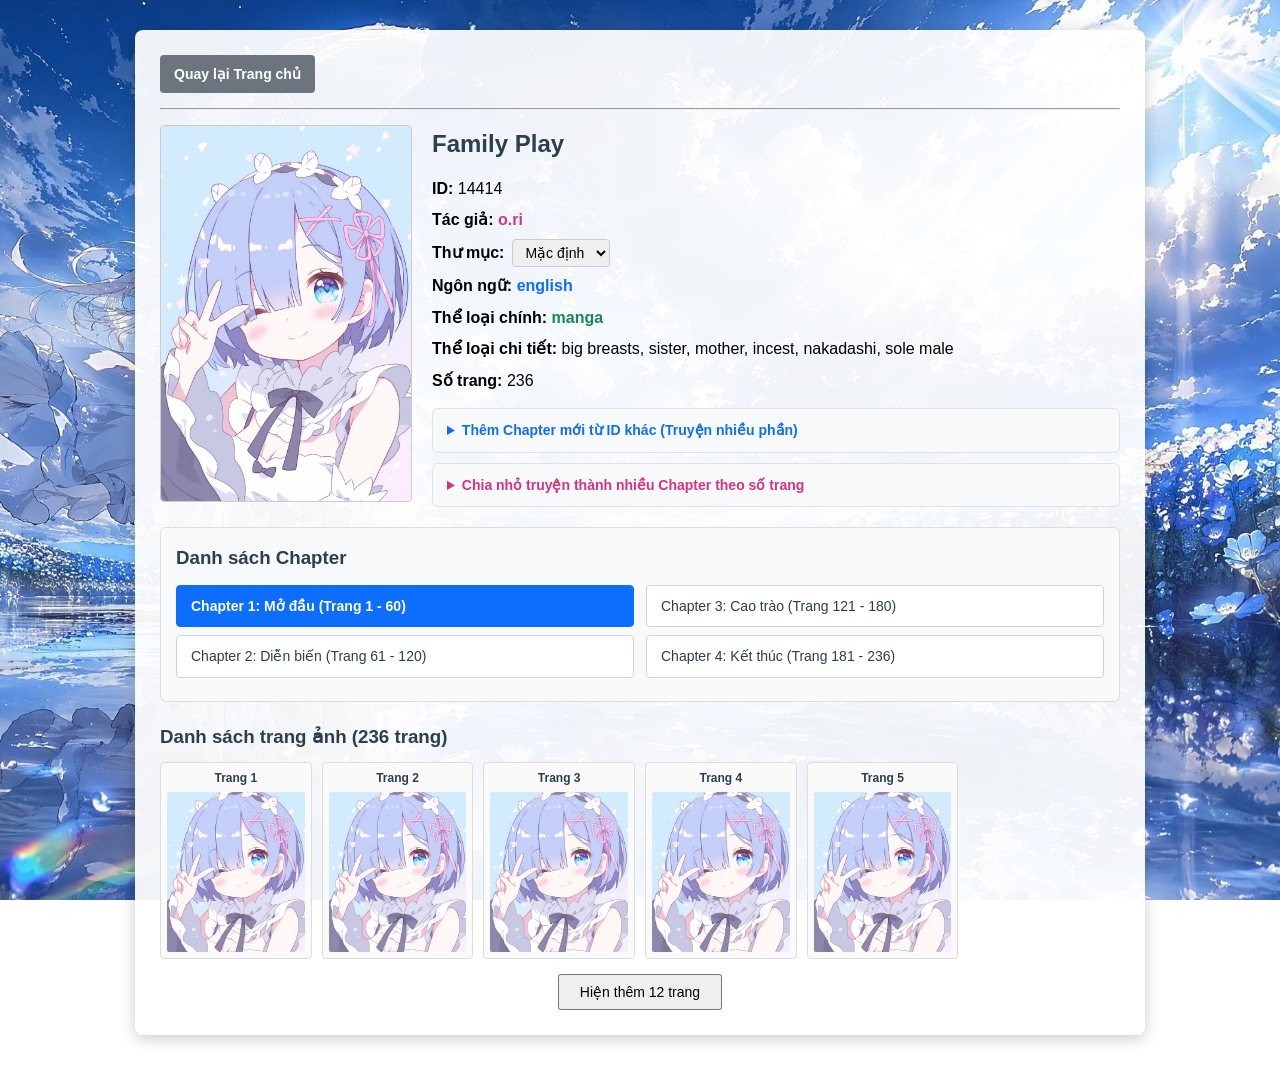
==== commit 94e7f860: "sửa lỗi nhỏ" ====
--- a/frontend/detail.html
+++ b/frontend/detail.html
@@ -70,7 +70,13 @@
                     <h2 id="comicTitle" style="color: #2c3e50; margin-top: 0; margin-bottom: 12px;">Family Play</h2>
                     <p style="margin: 6px 0;"><strong>ID:</strong> <span id="comicId">14414</span></p>
                     <p style="margin: 6px 0;"><strong>Tác giả:</strong> <span id="comicArtist" style="color: #d63384; font-weight: bold;">o.ri</span></p>
-                    <p style="margin: 6px 0;"><strong>Thư mục:</strong> <span id="comicFolder">Mặc định</span></p>
+                    <p style="margin: 6px 0; display: flex; align-items: center; gap: 8px;">
+                        <strong>Thư mục:</strong>
+                        <select id="comicFolderSelect" style="padding: 4px 8px; font-size: 14px; border-radius: 4px; border: 1px solid #ccc; cursor: pointer;">
+                            <option value="1">Mặc định</option>
+                            <option value="2">Yêu thích</option>
+                        </select>
+                    </p>
                     <p style="margin: 6px 0;"><strong>Ngôn ngữ:</strong> <span id="comicLanguage" style="color: #0d6efd; font-weight: bold;">english</span></p>
                     <p style="margin: 6px 0;"><strong>Thể loại chính:</strong> <span id="comicCategory" style="color: #198754; font-weight: bold;">manga</span></p>
                     <p style="margin: 6px 0;"><strong>Thể loại chi tiết:</strong> <span id="comicGenres">big breasts, sister, mother, incest, nakadashi, sole male</span></p>
@@ -226,7 +232,7 @@
         const comicTitle = document.getElementById("comicTitle");
         const comicIdEl = document.getElementById("comicId");
         const comicArtist = document.getElementById("comicArtist");
-        const comicFolder = document.getElementById("comicFolder");
+        const comicFolderSelect = document.getElementById("comicFolderSelect");
         const comicLanguage = document.getElementById("comicLanguage");
         const comicCategory = document.getElementById("comicCategory");
         const comicGenres = document.getElementById("comicGenres");
@@ -319,9 +325,14 @@
             if (!comicId) return;
 
             try {
-                const resp = await fetch(`${API_BASE}/api/comics/${comicId}`);
+                const [resp, foldersResp] = await Promise.all([
+                    fetch(`${API_BASE}/api/comics/${comicId}`),
+                    fetch(`${API_BASE}/api/folders`)
+                ]);
                 const comic = await resp.json();
                 if (!resp.ok) throw new Error(comic.detail || "Không tìm thấy truyện!");
+
+                const folders = foldersResp.ok ? await foldersResp.json() : [];
 
                 currentComic = comic;
                 document.title = `Thư Viện HManga — ${comic.title}`;
@@ -331,7 +342,17 @@
                 comicTitle.textContent = comic.title;
                 comicIdEl.textContent = comic.id;
                 comicArtist.textContent = comic.author || "Unknown";
-                comicFolder.textContent = comic.folder_name || "Mặc định";
+
+                // Đổ danh sách thư mục vào ô chọn và chọn sẵn thư mục hiện tại của truyện
+                if (folders.length > 0) {
+                    comicFolderSelect.innerHTML = folders
+                        .map(f => `<option value="${f.id}">${f.name}</option>`)
+                        .join("");
+                    comicFolderSelect.value = String(comic.folder_id || 1);
+                } else {
+                    comicFolderSelect.innerHTML = `<option value="${comic.folder_id || 1}">${comic.folder_name || "Mặc định"}</option>`;
+                }
+
                 comicLanguage.textContent = comic.language || "Unknown";
                 comicCategory.textContent = comic.category || "Unknown";
                 comicGenres.textContent = (comic.genres && comic.genres.length > 0)
@@ -360,10 +381,11 @@
                     }).join("");
                 }
 
-                // 3. Khởi tạo các dòng chia Chapter trong Công cụ 2
+                // 3. Khởi tạo các dòng chia Chapter trong Công cụ 2 (chỉ lấy các chapter thuộc bộ truyện gốc)
                 splitRowsContainer.innerHTML = "";
-                if (chapters.length > 0) {
-                    chapters.forEach(ch => {
+                const mainChapters = chapters.filter(ch => String(ch.media_id) === String(comic.media_id));
+                if (mainChapters.length > 0) {
+                    mainChapters.forEach(ch => {
                         splitRowsContainer.appendChild(
                             createSplitRowHTML(ch.title || `Chapter ${Number(ch.chapter_number)}`, ch.start_page, ch.end_page)
                         );
@@ -382,6 +404,33 @@
                 alert(`Lỗi: ${err.message}`);
             }
         }
+
+        // Đổi thư mục của bộ truyện ngay khi chọn thư mục mới trong dropdown
+        comicFolderSelect.addEventListener("change", async () => {
+            if (!comicId) return;
+            const newFolderId = parseInt(comicFolderSelect.value, 10);
+            comicFolderSelect.disabled = true;
+            try {
+                const resp = await fetch(`${API_BASE}/api/comics/${comicId}/folder`, {
+                    method: "PUT",
+                    headers: { "Content-Type": "application/json" },
+                    body: JSON.stringify({ folder_id: newFolderId })
+                });
+                const data = await resp.json();
+                if (!resp.ok) throw new Error(data.detail || "Không thể đổi thư mục!");
+
+                if (currentComic) {
+                    currentComic.folder_id = newFolderId;
+                }
+            } catch (err) {
+                alert(`Lỗi khi đổi thư mục: ${err.message}`);
+                if (currentComic) {
+                    comicFolderSelect.value = String(currentComic.folder_id || 1);
+                }
+            } finally {
+                comicFolderSelect.disabled = false;
+            }
+        });
 
         // Xử lý Công cụ 1: Thêm Chapter mới từ ID khác
         btnAddChapter.addEventListener("click", async () => {
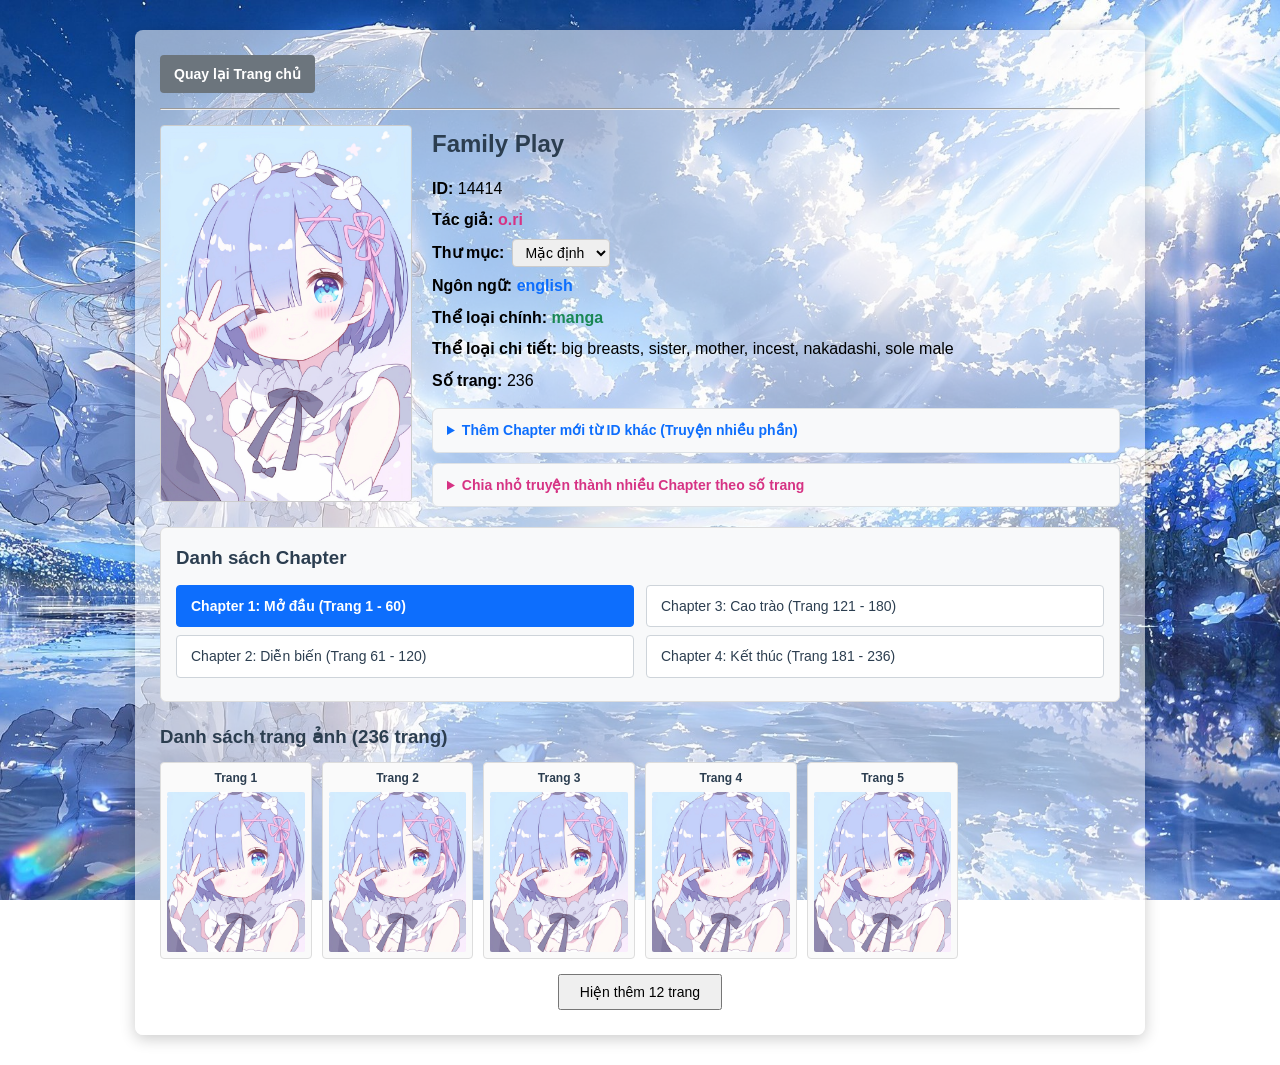
==== commit cc021045: "add extension change background" ====
--- a/frontend/detail.html
+++ b/frontend/detail.html
@@ -43,7 +43,7 @@
         max-width: 960px; 
         margin: 30px auto; 
         padding: 25px; 
-        background-color: rgba(255, 255, 255, 0.93); 
+        background-color: rgba(255, 255, 255, 0.55); 
         border-radius: 8px; 
         box-shadow: 0 4px 15px rgba(0, 0, 0, 0.2);
     ">
@@ -224,6 +224,11 @@
         const API_BASE = (window.location.protocol.startsWith("http") && window.location.port === "8000")
             ? ""
             : "http://127.0.0.1:8000";
+
+        const savedBg = localStorage.getItem("hmanga_bg");
+        if (savedBg) {
+            document.body.style.backgroundImage = `url("${API_BASE}/backgrounds/${encodeURIComponent(savedBg)}")`;
+        }
 
         const urlParams = new URLSearchParams(window.location.search);
         const comicId = urlParams.get("id");
@@ -366,15 +371,10 @@
                 if (chapters.length === 0) {
                     chaptersList.innerHTML = `<p style="color: #555; margin: 0;">Chưa có chapter nào.</p>`;
                 } else {
-                    chaptersList.innerHTML = chapters.map((ch, idx) => {
-                        const isFirst = idx === 0;
-                        const bg = isFirst ? "#0d6efd" : "#fff";
-                        const color = isFirst ? "white" : "#2c3e50";
-                        const border = isFirst ? "#0d6efd" : "#ced4da";
-                        const weight = isFirst ? "font-weight: bold;" : "";
+                    chaptersList.innerHTML = chapters.map(ch => {
                         const chNum = Number(ch.chapter_number);
                         return `
-                            <a href="reader.html?comic_id=${comic.id}&chapter_id=${ch.id}" style="padding: 9px 14px; background: ${bg}; color: ${color}; border: 1px solid ${border}; text-decoration: none; border-radius: 4px; font-size: 14px; ${weight}">
+                            <a href="reader.html?comic_id=${comic.id}&chapter_id=${ch.id}" style="padding: 9px 14px; background: #fff; color: #2c3e50; border: 1px solid #ced4da; text-decoration: none; border-radius: 4px; font-size: 14px;">
                                 Chapter ${chNum}: ${ch.title || ""} (Trang ${ch.start_page} - ${ch.end_page})
                             </a>
                         `;
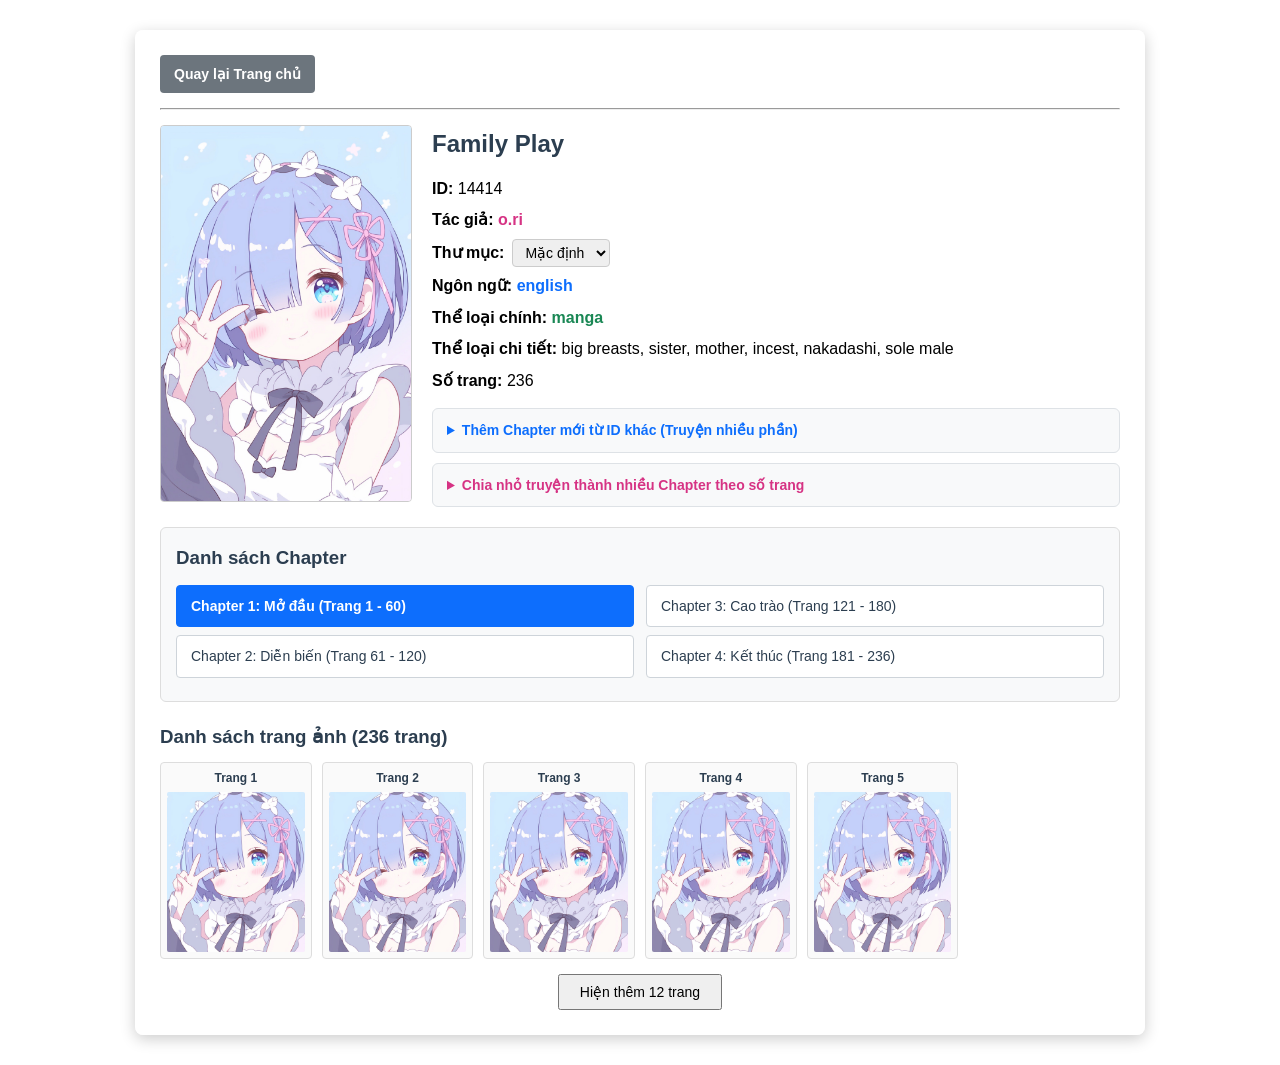
==== commit 97a7996c: "fix url backrounđ" ====
--- a/frontend/detail.html
+++ b/frontend/detail.html
@@ -227,7 +227,7 @@
 
         const savedBg = localStorage.getItem("hmanga_bg");
         if (savedBg) {
-            document.body.style.backgroundImage = `url("${API_BASE}/backgrounds/${encodeURIComponent(savedBg)}")`;
+            document.body.style.backgroundImage = `url("assets/${encodeURIComponent(savedBg)}")`;
         }
 
         const urlParams = new URLSearchParams(window.location.search);
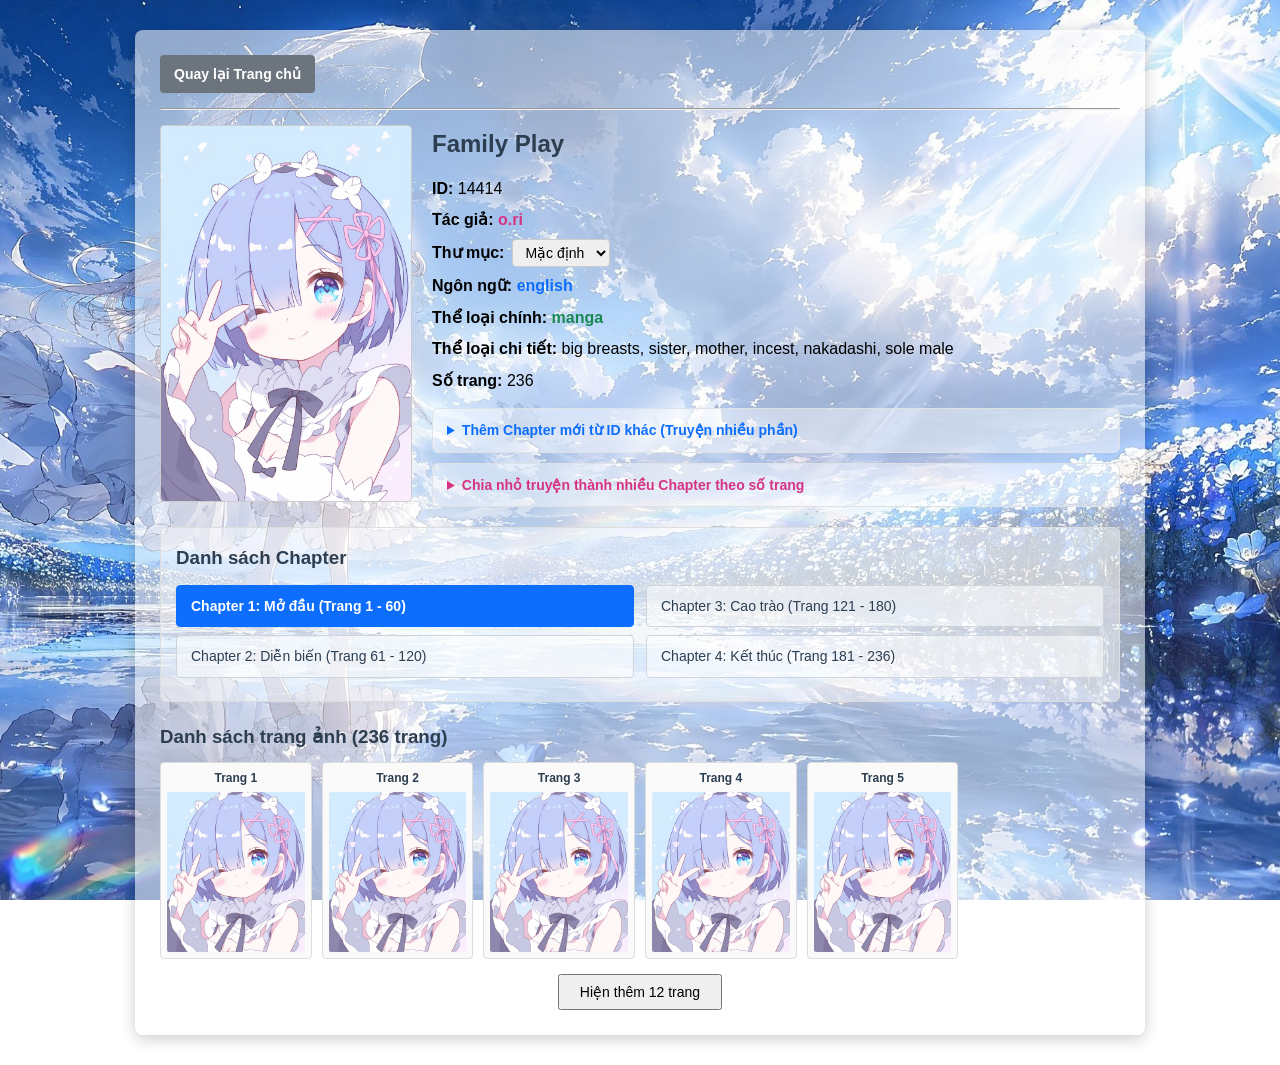
==== commit b9ee9557: "sửa độ mờ bacround" ====
--- a/frontend/detail.html
+++ b/frontend/detail.html
@@ -83,7 +83,7 @@
                     <p style="margin: 6px 0 15px 0;"><strong>Số trang:</strong> <span id="comicNumPages">236</span></p>
 
                     <!-- CÔNG CỤ 1: THÊM CHAPTER MỚI TỪ ID KHÁC (TRUYỆN NHIỀU PHẦN) -->
-                    <details style="background: #f8f9fa; border: 1px solid #dee2e6; border-radius: 6px; padding: 10px 14px; margin-bottom: 10px;">
+                    <details style="background: rgba(255, 255, 255, 0.45); border: 1px solid #dee2e6; border-radius: 6px; padding: 10px 14px; margin-bottom: 10px;">
                         <summary style="cursor: pointer; font-weight: bold; color: #0d6efd; font-size: 14px;">
                             Thêm Chapter mới từ ID khác (Truyện nhiều phần)
                         </summary>
@@ -98,7 +98,7 @@
                     </details>
 
                     <!-- CÔNG CỤ 2: CHIA NHỎ TRUYỆN DÀI THÀNH NHIỀU CHAPTER THEO SỐ TRANG -->
-                    <details style="background: #f8f9fa; border: 1px solid #dee2e6; border-radius: 6px; padding: 10px 14px;">
+                    <details style="background: rgba(255, 255, 255, 0.45); border: 1px solid #dee2e6; border-radius: 6px; padding: 10px 14px;">
                         <summary style="cursor: pointer; font-weight: bold; color: #d63384; font-size: 14px;">
                             Chia nhỏ truyện thành nhiều Chapter theo số trang
                         </summary>
@@ -145,19 +145,19 @@
             </div>
 
             <!-- KHU VỰC 2: DANH SÁCH CHAPTER (XẾP DỌC 1 CỘT HOẶC 2 CỘT DỌC KHI NHIỀU CHAPTER) -->
-            <div style="background: #f8f9fa; padding: 15px; border: 1px solid #ddd; border-radius: 6px; margin-bottom: 20px;">
+            <div style="background: rgba(255, 255, 255, 0.45); padding: 15px; border: 1px solid #ddd; border-radius: 6px; margin-bottom: 20px;">
                 <h3 style="margin-top: 0; margin-bottom: 12px; color: #2c3e50;">Danh sách Chapter</h3>
                 <div id="chaptersList">
                     <a href="reader.html" style="padding: 9px 14px; background: #0d6efd; color: white; border: 1px solid #0d6efd; text-decoration: none; border-radius: 4px; font-size: 14px; font-weight: bold;">
                         Chapter 1: Mở đầu (Trang 1 - 60)
                     </a>
-                    <a href="reader.html" style="padding: 9px 14px; background: #fff; color: #2c3e50; border: 1px solid #ced4da; text-decoration: none; border-radius: 4px; font-size: 14px;">
+                    <a href="reader.html" style="padding: 9px 14px; background: rgba(255, 255, 255, 0.55); color: #2c3e50; border: 1px solid #ced4da; text-decoration: none; border-radius: 4px; font-size: 14px;">
                         Chapter 2: Diễn biến (Trang 61 - 120)
                     </a>
-                    <a href="reader.html" style="padding: 9px 14px; background: #fff; color: #2c3e50; border: 1px solid #ced4da; text-decoration: none; border-radius: 4px; font-size: 14px;">
+                    <a href="reader.html" style="padding: 9px 14px; background: rgba(255, 255, 255, 0.55); color: #2c3e50; border: 1px solid #ced4da; text-decoration: none; border-radius: 4px; font-size: 14px;">
                         Chapter 3: Cao trào (Trang 121 - 180)
                     </a>
-                    <a href="reader.html" style="padding: 9px 14px; background: #fff; color: #2c3e50; border: 1px solid #ced4da; text-decoration: none; border-radius: 4px; font-size: 14px;">
+                    <a href="reader.html" style="padding: 9px 14px; background: rgba(255, 255, 255, 0.55); color: #2c3e50; border: 1px solid #ced4da; text-decoration: none; border-radius: 4px; font-size: 14px;">
                         Chapter 4: Kết thúc (Trang 181 - 236)
                     </a>
                 </div>
@@ -221,18 +221,23 @@
     </div>
 
     <script>
+        // ==================== 1. CẤU HÌNH API, HÌNH NỀN & THAM SỐ URL ====================
         const API_BASE = (window.location.protocol.startsWith("http") && window.location.port === "8000")
             ? ""
             : "http://127.0.0.1:8000";
 
+        // Đồng bộ hình nền đã chọn từ Trang chủ (lưu trong localStorage)
         const savedBg = localStorage.getItem("hmanga_bg");
         if (savedBg) {
             document.body.style.backgroundImage = `url("assets/${encodeURIComponent(savedBg)}")`;
         }
 
+        // Lấy ID bộ truyện từ thanh địa chỉ (vd: detail.html?id=14414)
         const urlParams = new URLSearchParams(window.location.search);
         const comicId = urlParams.get("id");
 
+        // ==================== 2. THAM CHIẾU CÁC PHẦN TỬ DOM ====================
+        // Thông tin cơ bản của truyện
         const comicCover = document.getElementById("comicCover");
         const comicTitle = document.getElementById("comicTitle");
         const comicIdEl = document.getElementById("comicId");
@@ -243,25 +248,30 @@
         const comicGenres = document.getElementById("comicGenres");
         const comicNumPages = document.getElementById("comicNumPages");
 
+        // Công cụ 1: Thêm Chapter mới từ Gallery ID khác
         const addChapterGalleryId = document.getElementById("addChapterGalleryId");
         const addChapterNumber = document.getElementById("addChapterNumber");
         const addChapterTitle = document.getElementById("addChapterTitle");
         const btnAddChapter = document.getElementById("btnAddChapter");
 
+        // Công cụ 2: Chia nhỏ truyện thành nhiều Chapter theo số trang
         const splitRowsContainer = document.getElementById("splitRowsContainer");
         const btnAddSplitRow = document.getElementById("btnAddSplitRow");
         const btnSaveSplit = document.getElementById("btnSaveSplit");
 
+        // Danh sách Chapter & Lưới xem trước trang ảnh
         const chaptersList = document.getElementById("chaptersList");
         const pagesCount = document.getElementById("pagesCount");
         const pagesList = document.getElementById("pagesList");
         const btnLoadMore = document.getElementById("btnLoadMore");
 
+        // Biến trạng thái lưu thông tin truyện và danh sách trang xem trước (tải từng đợt 12 trang)
         let currentComic = null;
         let previewPages = [];
         let shownPagesCount = 0;
         const PAGE_BATCH = 12;
 
+        // Chuyển link ảnh gốc từ nhentai.net sang đi qua Image Proxy của Backend
         function getProxyImageUrl(url) {
             if (!url) return "assets/rem.jpg";
             if (url.includes("nhentai.net")) {
@@ -270,7 +280,9 @@
             return url;
         }
 
-        // Tạo 1 dòng nhập mốc trang cho Công cụ 2 (giữ nguyên 100% style mẫu)
+        // ==================== 3. CÁC HÀM HIỂN THỊ GIAO DIỆN ====================
+
+        // 3.1. Tạo 1 dòng nhập mốc trang (Tên chapter, Từ trang, Đến trang) cho Công cụ 2
         function createSplitRowHTML(title = "", startPage = 1, endPage = 1) {
             const row = document.createElement("div");
             row.style.cssText = "display: flex; gap: 6px; align-items: center; flex-wrap: wrap;";
@@ -292,13 +304,13 @@
             return row;
         }
 
-        // Hiển thị thêm 12 trang ảnh xem trước
+        // 3.2. Hiển thị thêm 1 đợt 12 trang ảnh xem trước (giúp trang tải nhanh dù truyện có hàng trăm trang)
         function renderMorePreviewPages() {
             const nextBatch = previewPages.slice(shownPagesCount, shownPagesCount + PAGE_BATCH);
             const chapters = (currentComic && currentComic.chapters) ? currentComic.chapters : [];
 
             nextBatch.forEach(p => {
-                // Tìm chapter chứa trang này (nếu truyện đã chia nhiều chapter)
+                // Tự động xác định chapter chứa trang ảnh này để khi bấm vào sẽ mở đúng chapter và đúng trang đó
                 const matchedChapter = chapters.find(
                     ch => String(ch.media_id) === String(currentComic.media_id) &&
                           p.page_number >= ch.start_page &&
@@ -325,7 +337,7 @@
             }
         }
 
-        // Tải chi tiết bộ truyện
+        // 3.3. Tải toàn bộ thông tin chi tiết của bộ truyện từ Backend
         async function loadComicDetail() {
             if (!comicId) return;
 
@@ -342,13 +354,13 @@
                 currentComic = comic;
                 document.title = `Thư Viện HManga — ${comic.title}`;
 
-                // 1. Đổ thông tin cơ bản
+                // 1. Đổ thông tin cơ bản (Ảnh bìa, Tên truyện, ID, Tác giả, Ngôn ngữ, Thể loại)
                 comicCover.src = getProxyImageUrl(comic.cover_url);
                 comicTitle.textContent = comic.title;
                 comicIdEl.textContent = comic.id;
                 comicArtist.textContent = comic.author || "Unknown";
 
-                // Đổ danh sách thư mục vào ô chọn và chọn sẵn thư mục hiện tại của truyện
+                // Đổ danh sách thư mục vào ô chọn và chọn sẵn thư mục hiện tại của bộ truyện
                 if (folders.length > 0) {
                     comicFolderSelect.innerHTML = folders
                         .map(f => `<option value="${f.id}">${f.name}</option>`)
@@ -366,7 +378,7 @@
                 comicNumPages.textContent = comic.num_pages;
                 pagesCount.textContent = comic.num_pages;
 
-                // 2. Đổ danh sách Chapter
+                // 2. Đổ danh sách Chapter để người dùng bấm vào đọc
                 const chapters = comic.chapters || [];
                 if (chapters.length === 0) {
                     chaptersList.innerHTML = `<p style="color: #555; margin: 0;">Chưa có chapter nào.</p>`;
@@ -374,7 +386,7 @@
                     chaptersList.innerHTML = chapters.map(ch => {
                         const chNum = Number(ch.chapter_number);
                         return `
-                            <a href="reader.html?comic_id=${comic.id}&chapter_id=${ch.id}" style="padding: 9px 14px; background: #fff; color: #2c3e50; border: 1px solid #ced4da; text-decoration: none; border-radius: 4px; font-size: 14px;">
+                            <a href="reader.html?comic_id=${comic.id}&chapter_id=${ch.id}" style="padding: 9px 14px; background: rgba(255, 255, 255, 0.55); color: #2c3e50; border: 1px solid #ced4da; text-decoration: none; border-radius: 4px; font-size: 14px;">
                                 Chapter ${chNum}: ${ch.title || ""} (Trang ${ch.start_page} - ${ch.end_page})
                             </a>
                         `;
@@ -394,7 +406,7 @@
                     splitRowsContainer.appendChild(createSplitRowHTML("Toàn bộ", 1, comic.num_pages));
                 }
 
-                // 4. Lấy danh sách trang ảnh xem trước đã được Python tạo chuẩn đuôi ảnh
+                // 4. Khởi tạo danh sách trang ảnh xem trước và hiển thị 12 trang đầu tiên
                 previewPages = comic.pages || [];
                 pagesList.innerHTML = "";
                 shownPagesCount = 0;
@@ -405,7 +417,9 @@
             }
         }
 
-        // Đổi thư mục của bộ truyện ngay khi chọn thư mục mới trong dropdown
+        // ==================== 4. XỬ LÝ SỰ KIỆN TƯƠNG TÁC ====================
+
+        // 4.1. Đổi thư mục của bộ truyện ngay khi người dùng chọn thư mục mới trong dropdown
         comicFolderSelect.addEventListener("change", async () => {
             if (!comicId) return;
             const newFolderId = parseInt(comicFolderSelect.value, 10);
@@ -432,7 +446,7 @@
             }
         });
 
-        // Xử lý Công cụ 1: Thêm Chapter mới từ ID khác
+        // 4.2. Xử lý Công cụ 1: Gộp thêm Chapter mới từ một Gallery ID khác
         btnAddChapter.addEventListener("click", async () => {
             if (!comicId) return;
             const galleryId = parseInt(addChapterGalleryId.value.trim(), 10);
@@ -472,7 +486,7 @@
             }
         });
 
-        // Xử lý Công cụ 2: Thêm dòng & Lưu chia nhỏ Chapter
+        // 4.3. Xử lý Công cụ 2: Thêm dòng mới & Lưu danh sách chia nhỏ Chapter theo số trang
         btnAddSplitRow.addEventListener("click", () => {
             const nextIndex = splitRowsContainer.children.length + 1;
             const maxPage = currentComic ? currentComic.num_pages : 1;
@@ -508,8 +522,10 @@
             }
         });
 
+        // 4.4. Nút "Hiện thêm 12 trang"
         btnLoadMore.addEventListener("click", renderMorePreviewPages);
 
+        // Khởi chạy khi mở trang Chi tiết
         window.addEventListener("DOMContentLoaded", loadComicDetail);
     </script>
 </body>
